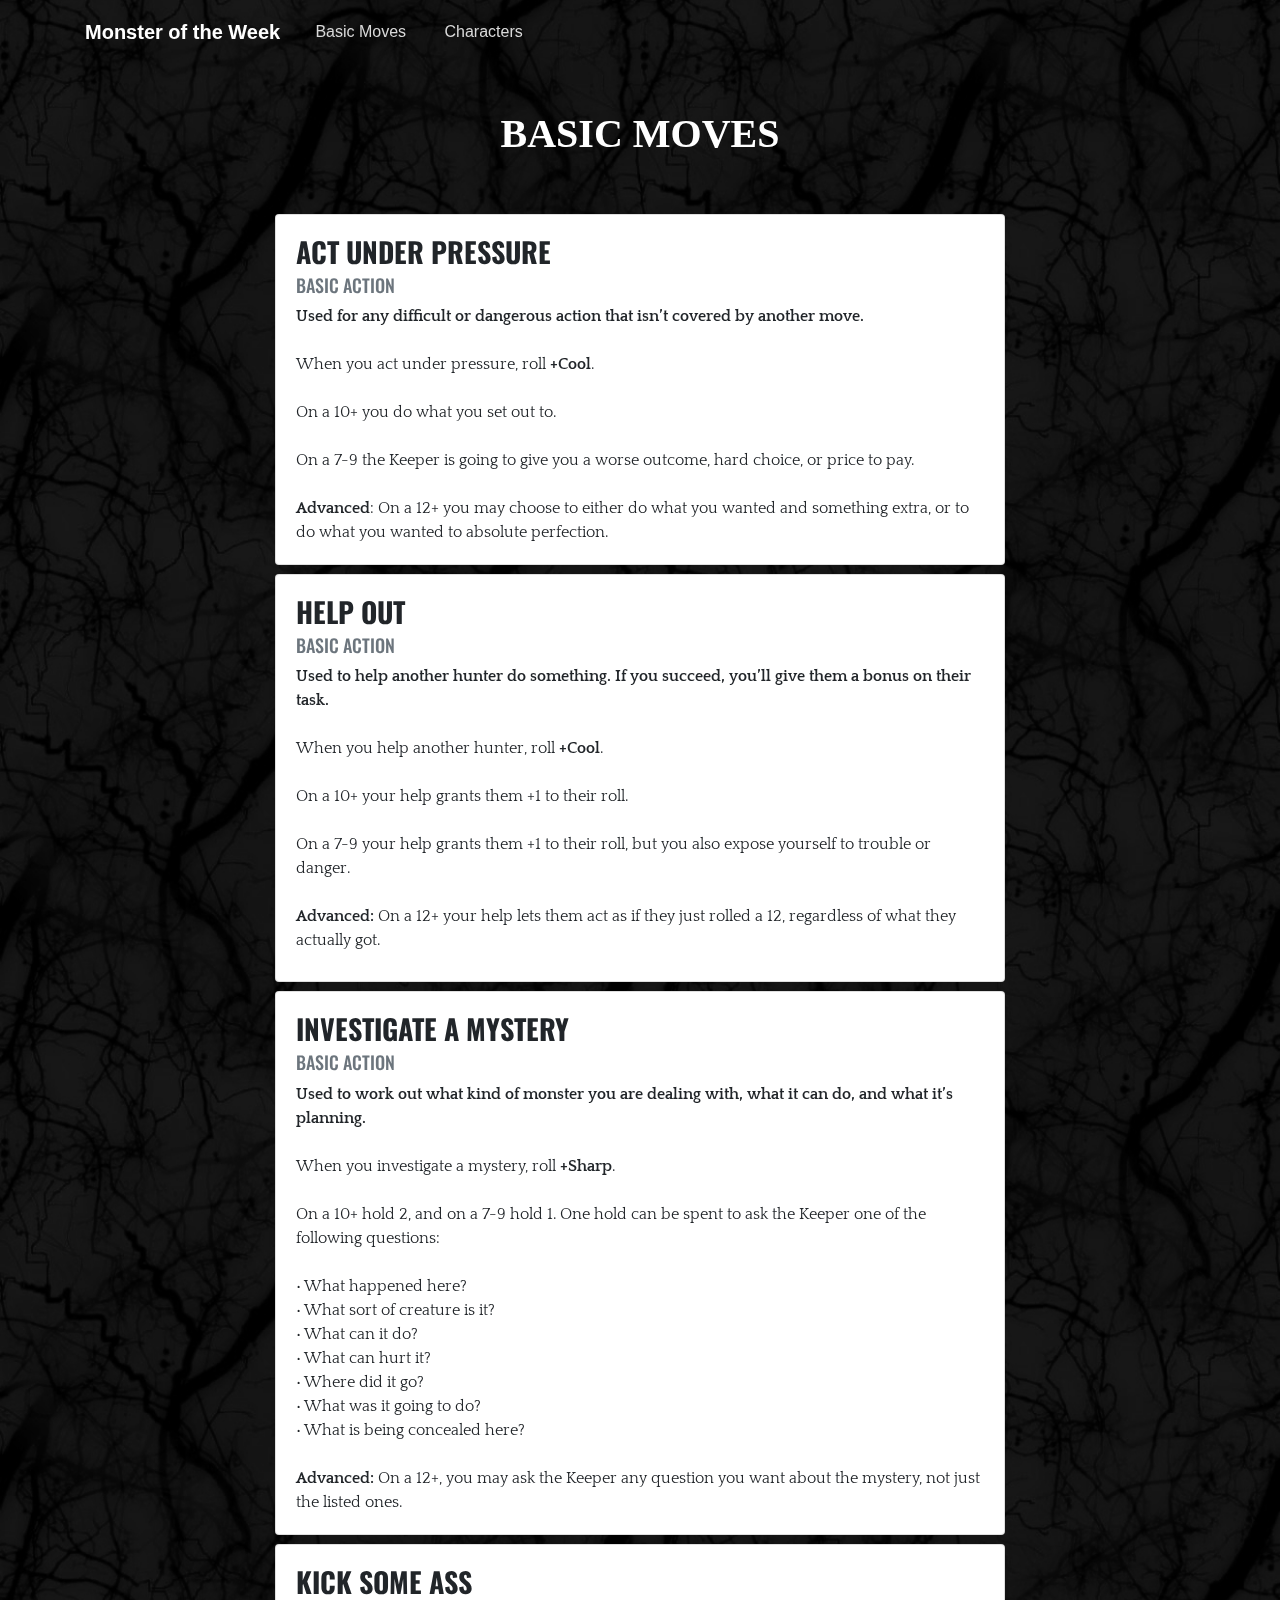
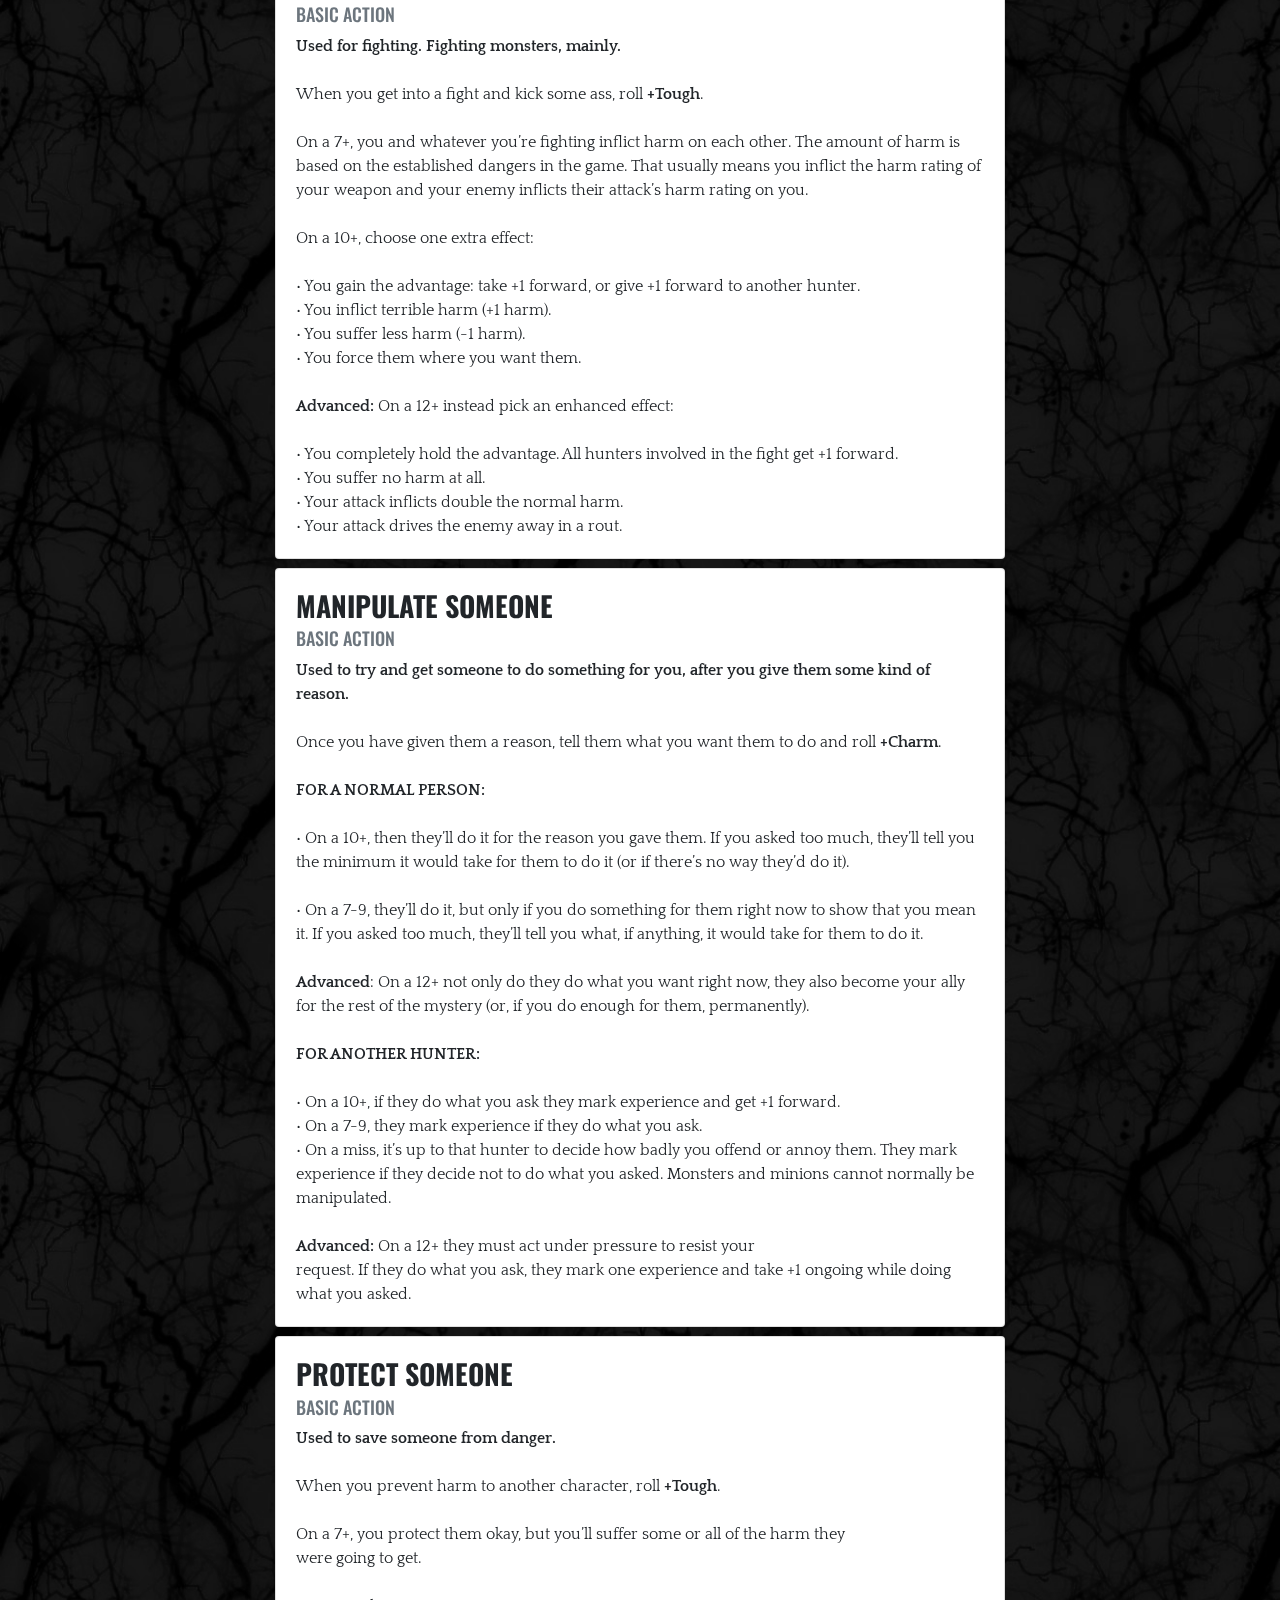
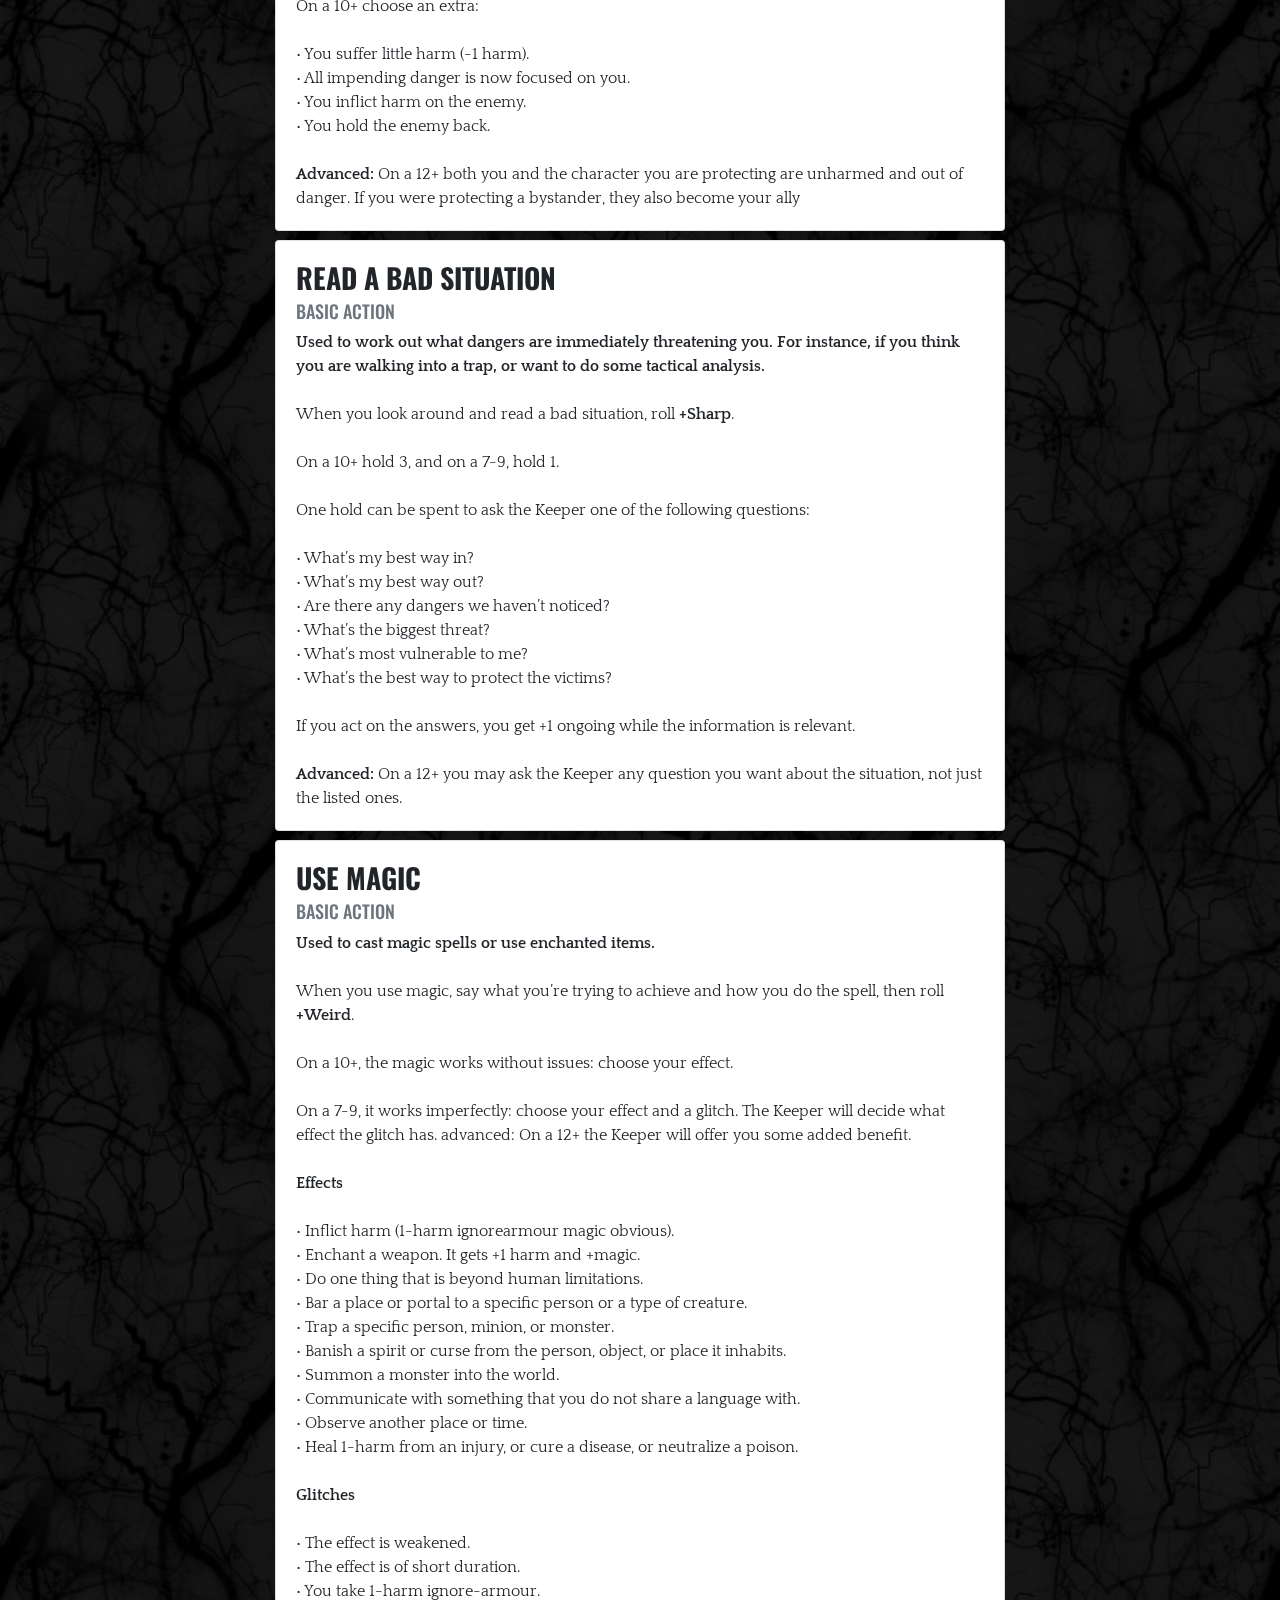
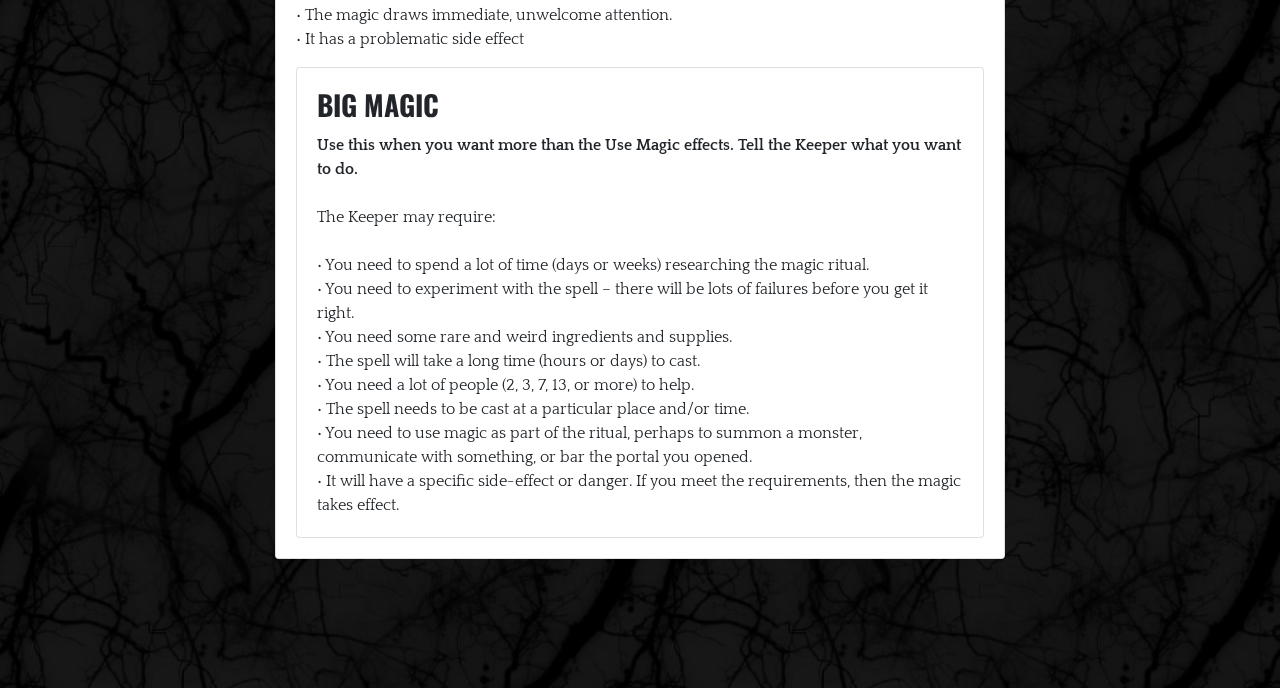
==== index.html @ 0360e519 "Add characters page" ====
<!DOCTYPE html>
<html>

<head>
    <meta charset="utf-8">
    <meta name="viewport" content="width=device-width, initial-scale=1.0, shrink-to-fit=no">
    <title>Monster of the Week</title>
    <link rel="stylesheet" href="https://cdnjs.cloudflare.com/ajax/libs/twitter-bootstrap/4.3.1/css/bootstrap.min.css">
    <link href="https://fonts.googleapis.com/css?family=Oswald|Quattrocento" rel="stylesheet">
    <link rel="stylesheet" href="assets/css/styles.min.css">
    <link rel="stylesheet" href="assets/css/custom.css">
</head>

<body>
    <div>
        <div class="header-dark"
            style="background-image: url(&quot;assets/img/spooky.jpg&quot;);opacity: 1;filter: blur(0px) brightness(100%) contrast(100%) grayscale(0%);margin: 0px;background-size: auto;background-repeat: round;">
            <nav class="navbar navbar-dark navbar-expand-lg navigation-clean-search">
                <div class="container"><a class="navbar-brand" href="#">Monster of the Week</a><button
                        data-toggle="collapse" class="navbar-toggler" data-target="#navcol-1"><span
                            class="sr-only">Toggle navigation</span><span class="navbar-toggler-icon"></span></button>
                    <div class="collapse navbar-collapse" id="navcol-1">
                        <ul class="nav navbar-nav">
                            <li class="nav-item active" role="presentation"><a class="nav-link" href="#">Basic Moves</a>
                            </li>
                            <li class="nav-item" role="presentation"><a class="nav-link"
                                    href="characters.html">Characters</a></li>
                        </ul>
                        <form class="form-inline mr-auto" target="_self">
                            <div class="form-group"><label for="search-field"></label></div>
                        </form><span class="navbar-text"></span>
                    </div>
                </div>
            </nav>
            <div class="container hero">
                <div class="row">
                    <div class="col-md-8 offset-md-2">
                        <h1 class="text-center">Basic Moves</h1>
                        <div class="card" style="padding: 0px;margin: 0 0 1vh 0;">
                            <div class="card-body">
                                <h4 class="card-title">Act Under Pressure</h4>
                                <h6 class="text-muted card-subtitle mb-2">Basic Action</h6>
                                <p class="card-text"><strong>Used for any difficult or dangerous action that isn’t
                                        covered by another move.</strong><br><br>When you act under pressure, roll
                                    <strong>+Cool</strong>.<br><br>On a 10+ you do what you set out to.<br><br>On a 7-9
                                    the
                                    Keeper is going to give you a worse outcome, hard choice, or price to
                                    pay.<br><br><strong>Advanced</strong>: On a 12+ you may choose to either do what you
                                    wanted and something extra, or to do what you wanted to absolute
                                    perfection.<br></p>
                            </div>
                        </div>
                        <div class="card" style="margin: 0 0 1vh 0;">
                            <div class="card-body" style="margin: 0 0 1vh 0;">
                                <h4 class="card-title">Help Out</h4>
                                <h6 class="text-muted card-subtitle mb-2">Basic Action</h6>
                                <p class="card-text"><strong>Used to help another hunter do something. If you succeed,
                                        you’ll give them a bonus on their task.</strong><br><br>When you help another
                                    hunter, roll <strong>+Cool</strong>.<br><br>On a 10+ your help grants them +1 to
                                    their roll.<br><br>On a 7-9 your help grants them +1 to their roll, but you also
                                    expose yourself to trouble or danger.<br><br><strong>Advanced:</strong> On a 12+
                                    your help lets them act as if they just rolled a 12, regardless
                                    of what they actually got.<br></p>
                            </div>
                        </div>
                        <div class="card" style="margin: 0 0 1vh 0;">
                            <div class="card-body">
                                <h4 class="card-title">Investigate a Mystery</h4>
                                <h6 class="text-muted card-subtitle mb-2">Basic Action</h6>
                                <p class="card-text"><strong>Used to work out what kind of monster you are dealing with,
                                        what it can do, and what it’s planning.</strong><br><br>When you investigate a
                                    mystery, roll <strong>+Sharp</strong>. <br><br>On a 10+ hold 2, and on a 7-9
                                    hold 1. One hold can be spent to ask the Keeper one of the following
                                    questions:<br><br>• What happened here?<br>• What sort of creature is it?<br>• What
                                    can it do?<br>• What can hurt it?<br>• Where did it go?<br>• What
                                    was it going to do?<br>• What is being concealed
                                    here?<br><br><strong>Advanced:</strong> On a 12+, you may ask the Keeper any
                                    question you want about the mystery, not just the listed ones.<br></p>
                            </div>
                        </div>
                        <div class="card" style="margin: 0 0 1vh 0;">
                            <div class="card-body">
                                <h4 class="card-title">Kick Some Ass</h4>
                                <h6 class="text-muted card-subtitle mb-2">Basic Action</h6>
                                <p class="card-text"><strong>Used for fighting. Fighting monsters,
                                        mainly.</strong><br><br>When you get into a fight and kick some ass, roll
                                    <strong>+Tough</strong>.<br><br>On a 7+, you and whatever you’re fighting inflict
                                    harm on each other. The
                                    amount of harm is based on the established dangers in the game. That usually means
                                    you inflict the harm rating of your weapon and your enemy inflicts their attack’s
                                    harm rating on you.<br><br>On a 10+, choose one extra
                                    effect:<br><br>• You gain the advantage: take +1 forward, or give +1 forward to
                                    another hunter.<br>• You inflict terrible harm (+1 harm).<br>• You suffer less harm
                                    (-1 harm).<br>• You force them where you want them.
                                    <br><br><strong>Advanced:</strong> On a 12+ instead pick an enhanced
                                    effect:<br><br>• You completely hold the advantage. All hunters involved in the
                                    fight get +1 forward.<br>• You suffer no harm at all.<br>• Your attack inflicts
                                    double the normal harm.<br>•
                                    Your attack drives the enemy away in a rout.<br></p>
                            </div>
                        </div>
                        <div class="card" style="margin: 0 0 1vh 0;">
                            <div class="card-body">
                                <h4 class="card-title">Manipulate Someone</h4>
                                <h6 class="text-muted card-subtitle mb-2">Basic Action</h6>
                                <p class="card-text"><strong>Used to try and get someone to do something for you, after
                                        you give them some kind of reason.</strong><br><br>Once you have given them a
                                    reason, tell them what you want them to do and roll
                                    <strong>+Charm</strong>.<br><br><strong>FOR A NORMAL PERSON:</strong><br><br>•
                                    On a 10+, then they’ll do it for the reason you gave them. If you asked too much,
                                    they’ll tell you the minimum it would take for them to do it (or if there’s no way
                                    they’d do it).<br><br>• On a 7-9, they’ll do it, but only
                                    if you do something for them right now to show that you mean it. If you asked too
                                    much, they’ll tell you what, if anything, it would take for them to do
                                    it.<br><br><strong>Advanced</strong>: On a 12+ not only do they do
                                    what you want right now, they also become your ally for the rest of the mystery (or,
                                    if you do enough for them, permanently).<br><br><strong>FOR ANOTHER
                                        HUNTER:</strong><br><br>• On a 10+, if they do what you ask they mark
                                    experience and get +1 forward.<br>• On a 7-9, they mark experience if they do what
                                    you ask.<br>• On a miss, it’s up to that hunter to decide how badly you offend or
                                    annoy them. They mark experience if they decide not to
                                    do what you asked. Monsters and minions cannot normally be
                                    manipulated.<br><br><strong>Advanced:</strong> On a 12+ they must act under pressure
                                    to resist your<br>request. If they do what you ask, they mark one experience
                                    and take +1 ongoing while doing what you asked. <br></p>
                            </div>
                        </div>
                        <div class="card" style="margin: 0 0 1vh 0;">
                            <div class="card-body">
                                <h4 class="card-title">Protect Someone</h4>
                                <h6 class="text-muted card-subtitle mb-2">Basic Action</h6>
                                <p class="card-text"><strong>Used to save someone from danger.</strong><br><br>When you
                                    prevent harm to another character, roll <strong>+Tough</strong>.<br><br>On a 7+, you
                                    protect them okay, but you’ll suffer some or all of the harm they<br>were
                                    going to get.<br><br>On a 10+ choose an extra:<br><br>• You suffer little harm (-1
                                    harm).<br>• All impending danger is now focused on you.<br>• You inflict harm on the
                                    enemy.<br>• You hold the enemy back.<br><br><strong>Advanced:</strong> On a 12+ both
                                    you and the character you are protecting are unharmed and out of danger. If you were
                                    protecting a bystander, they also become your ally<br></p>
                            </div>
                        </div>
                        <div class="card" style="margin: 0 0 1vh 0;">
                            <div class="card-body">
                                <h4 class="card-title">Read a Bad Situation</h4>
                                <h6 class="text-muted card-subtitle mb-2">Basic Action</h6>
                                <p class="card-text"><strong>Used to work out what dangers are immediately threatening
                                        you. For instance, if you think you are walking into a trap, or want to do some
                                        tactical analysis.</strong><br><br>When you look around and read a bad
                                    situation,
                                    roll <strong>+Sharp</strong>.<br><br>On a 10+ hold 3, and on a 7-9, hold
                                    1.<br><br>One hold can be spent to ask the Keeper one of the following
                                    questions:<br><br>• What’s my best way in?<br>• What’s my best way out?<br>•
                                    Are there any dangers we haven’t noticed?<br>• What’s the biggest threat?<br>•
                                    What’s most vulnerable to me?<br>• What’s the best way to protect the
                                    victims?<br><br>If you act on the answers, you get +1 ongoing while the
                                    information is relevant.<br><br><strong>Advanced:</strong> On a 12+ you may ask the
                                    Keeper any question you want about the situation, not just the listed ones.<br></p>
                            </div>
                        </div>
                        <div class="card" style="margin: 0 0 1vh 0;">
                            <div class="card-body">
                                <h4 class="card-title">Use Magic</h4>
                                <h6 class="text-muted card-subtitle mb-2">Basic Action</h6>
                                <p class="card-text"><strong>Used to cast magic spells or use enchanted
                                        items.</strong><br><br>When you use magic, say what you’re trying to achieve and
                                    how you do the spell, then roll <strong>+Weird</strong>.<br><br>On a 10+, the magic
                                    works without
                                    issues: choose your effect.<br><br>On a 7-9, it works imperfectly: choose your
                                    effect and a glitch. The Keeper will decide what effect the glitch has. advanced: On
                                    a 12+ the Keeper will offer you some added
                                    benefit.<br><br><strong>Effects</strong><br><br>•
                                    Inflict harm (1-harm ignorearmour magic obvious).<br>• Enchant a weapon. It gets +1
                                    harm and +magic.<br>• Do one thing that is beyond human limitations.<br>• Bar a
                                    place or portal to a specific person or a type of creature.<br>•
                                    Trap a specific person, minion, or monster.<br>• Banish a spirit or curse from the
                                    person, object, or place it inhabits.<br>• Summon a monster into the world.<br>•
                                    Communicate with something that you do not share a language
                                    with.<br>• Observe another place or time.<br>• Heal 1-harm from an injury, or cure a
                                    disease, or neutralize a poison.<br><br><strong>Glitches</strong><br><br>• The
                                    effect is weakened.<br>• The effect is of short duration.<br>•
                                    You take 1-harm ignore-armour.<br>• The magic draws immediate, unwelcome
                                    attention.<br>• It has a problematic side effect<br></p>
                                <div class="card">
                                    <div class="card-body">
                                        <h4 class="card-title">Big Magic</h4>
                                        <p class="card-text"><strong>Use this when you want more than the Use Magic
                                                effects. Tell the Keeper what you want to do.</strong><br><br>The Keeper
                                            may require:<br><br>• You need to spend a lot of time (days or weeks)
                                            researching the magic
                                            ritual.<br>• You need to experiment with the spell – there will be lots of
                                            failures before you get it right.<br>• You need some rare and weird
                                            ingredients and supplies.<br>• The spell will take a long time (hours
                                            or days) to cast.<br>• You need a lot of people (2, 3, 7, 13, or more) to
                                            help.<br>• The spell needs to be cast at a particular place and/or
                                            time.<br>• You need to use magic as part of the ritual, perhaps to summon
                                            a monster, communicate with something, or bar the portal you opened.<br>• It
                                            will have a specific side-effect or danger. If you meet the requirements,
                                            then the magic takes effect.<br></p>
                                    </div>
                                </div>
                            </div>
                        </div>
                    </div>
                </div>
            </div>
        </div>
    </div>
    <script src="https://cdnjs.cloudflare.com/ajax/libs/jquery/3.4.1/jquery.min.js"></script>
    <script src="https://cdnjs.cloudflare.com/ajax/libs/twitter-bootstrap/4.3.1/js/bootstrap.bundle.min.js"></script>
</body>

</html>
---- assets/css/styles.min.css ----
.header-dark{background:url(../../assets/img/mountain_bg.jpg) #444;background-size:cover;padding-bottom:80px}.header-dark .navbar{background:0 0;color:#fff;border-radius:0;box-shadow:none;border:none}@media (min-width:768px){.header-dark{padding-bottom:120px}.header-dark .navbar{padding-top:.75rem;padding-bottom:.75rem}}.header-dark .navbar .navbar-brand{font-weight:700;color:inherit}.header-dark .navbar .navbar-brand:hover{color:#f0f0f0}.header-dark .navbar .navbar-collapse span{margin-top:5px}.header-dark .navbar .navbar-collapse span .login{color:#d9d9d9;margin-right:.5rem;text-decoration:none}.header-dark .navbar .navbar-collapse span .login:hover{color:#fff}.header-dark .navbar .navbar-toggler{border-color:#747474;color:#eee}.header-dark .navbar .navbar-toggler:hover,.header-dark .navbar-toggler:focus{background:0 0}.header-dark .navbar .form-inline,.header-dark .navbar .navbar-collapse{border-color:#636363}@media (min-width:992px){.header-dark .navbar.navbar .navbar-nav .nav-link{padding-left:1.2rem;padding-right:1.2rem}}.header-dark .navbar.navbar-dark .navbar-nav .nav-link{color:#d9d9d9}.header-dark .navbar.navbar-dark .navbar-nav .nav-link:focus,.header-dark .navbar.navbar-dark .navbar-nav .nav-link:hover{color:#fcfeff!important;background-color:transparent}.header-dark .navbar .navbar-nav>li>.dropdown-menu{margin-top:-5px;box-shadow:0 4px 8px rgba(0,0,0,.1);background-color:#fff;border-radius:2px}.header-dark .navbar .dropdown-menu .dropdown-item,.header-dark .navbar .dropdown-menu .dropdown-item:focus{line-height:2;font-size:14px;color:#37434d}.header-dark .navbar .dropdown-menu .drodown-item:hover,.header-dark .navbar .dropdown-menu .dropdown-item:focus{background:#ebeff1}.header-dark .navbar .action-button,.header-dark .navbar .action-button:active{background:#208f8f;border-radius:20px;font-size:inherit;color:#fff;box-shadow:none;border:none;text-shadow:none;padding:.5rem .8rem;transition:background-color .25s}.header-dark .navbar .action-button:hover{background:#269d9d}.header-dark .navbar .form-inline label{color:#ccc}.header-dark .navbar .form-inline .search-field{display:inline-block;width:80%;background:0 0;border:none;border-bottom:1px solid transparent;border-radius:0;box-shadow:none;color:inherit;transition:border-bottom-color .3s}.header-dark .navbar .form-inline .search-field:focus{border-bottom:1px solid #ccc}.header-dark .hero{margin-top:60px}.header-dark .hero h1{color:#fff;font-family:Bitter,serif;font-size:40px;margin-top:20px;margin-bottom:80px}@media (min-width:768px){.header-dark .hero{margin-top:20px}.header-dark .hero h1{margin-bottom:50px;line-height:1.5}}.header-dark .hero .embed-responsive iframe{background-color:#666}
---- assets/css/custom.css ----
body {
  background: url('/assets/img/motw-bg.jpg') no-repeat center center fixed;
  -webkit-background-size: cover;
  -moz-background-size: cover;
  background-size: cover;
  -o-background-size: cover;
}

a.active {
  color: #fff;
}

p {
  font-family: 'Quattrocento', Serif;
  font-size: 16px;
}

h1,
h2,
h3,
h4,
h5 {
  font-family: 'Oswald', Sans-Serif;
  font-size: 28px;
  text-transform: uppercase;
  font-weight: 700;
}

h6 {
  font-family: 'Oswald', Sans-Serif;
  font-size: 18px;
  margin-bottom: 0.5vh;
  text-transform: uppercase;
}
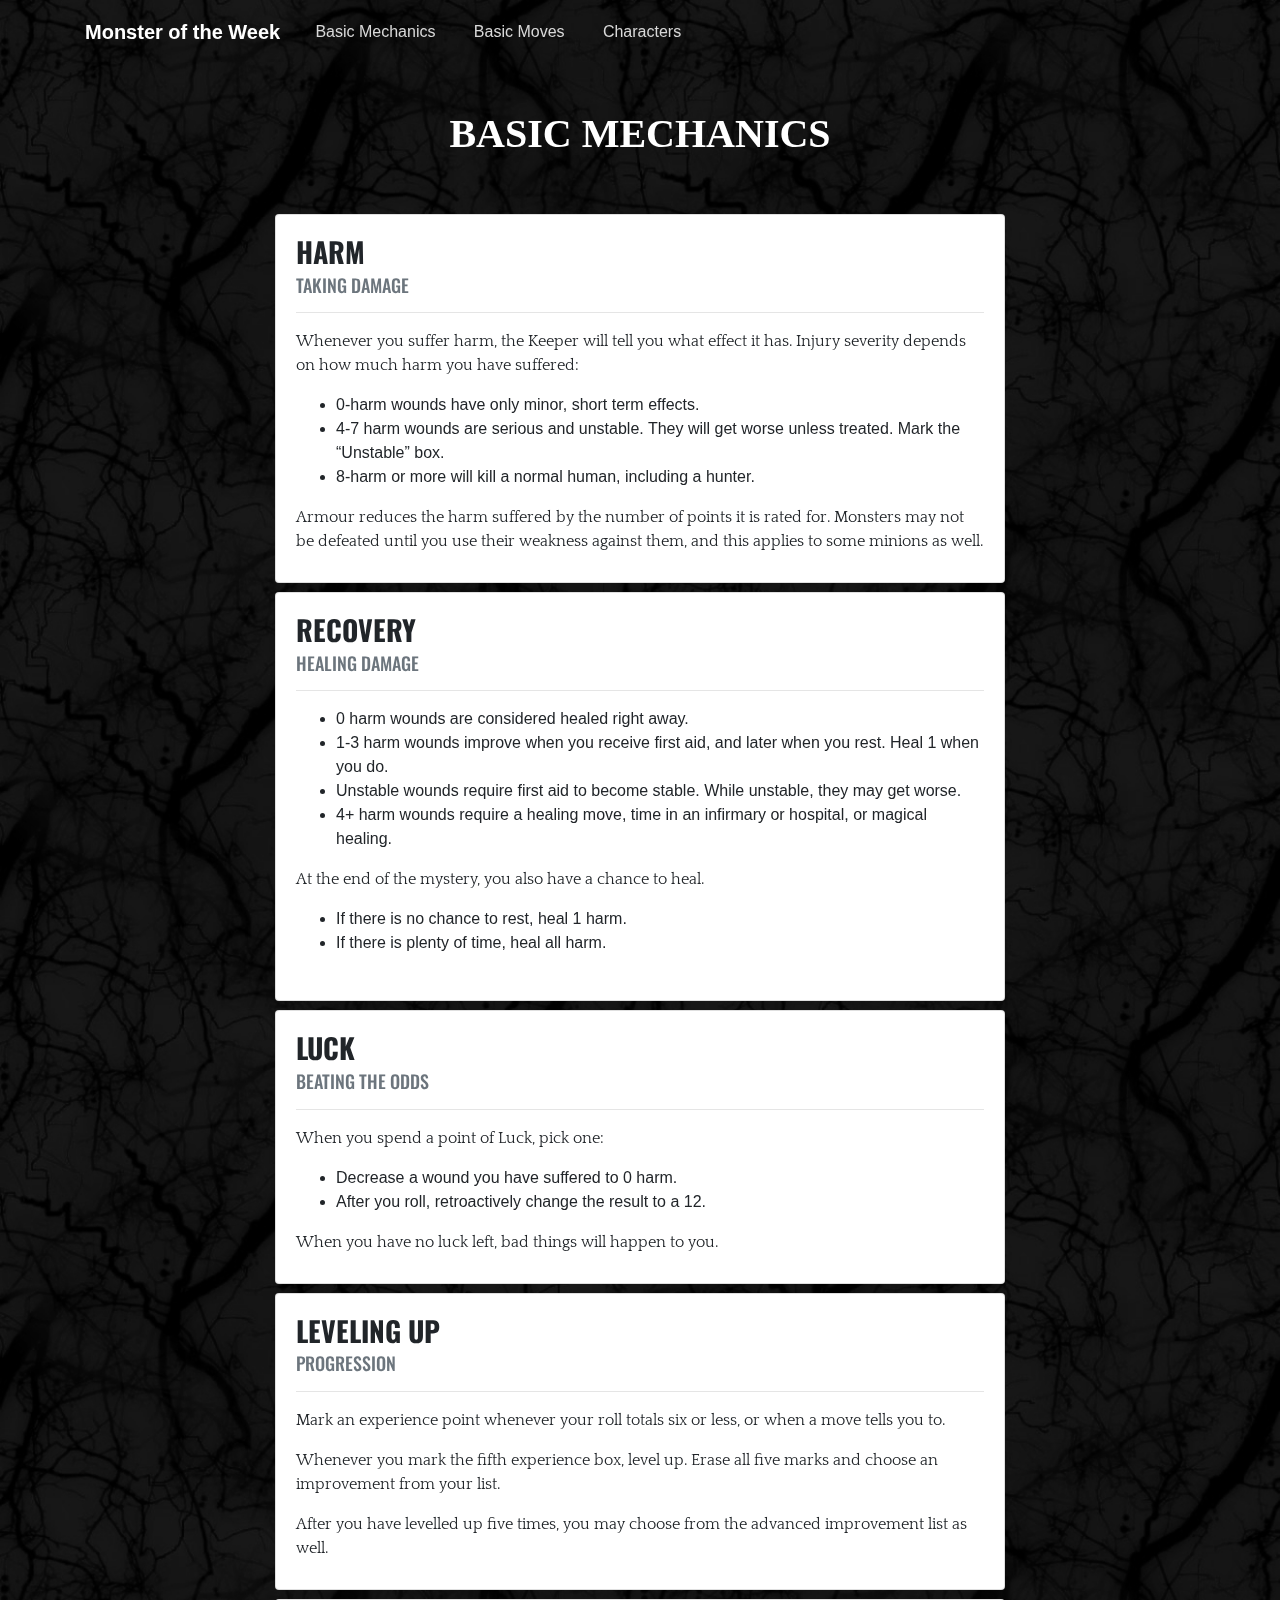
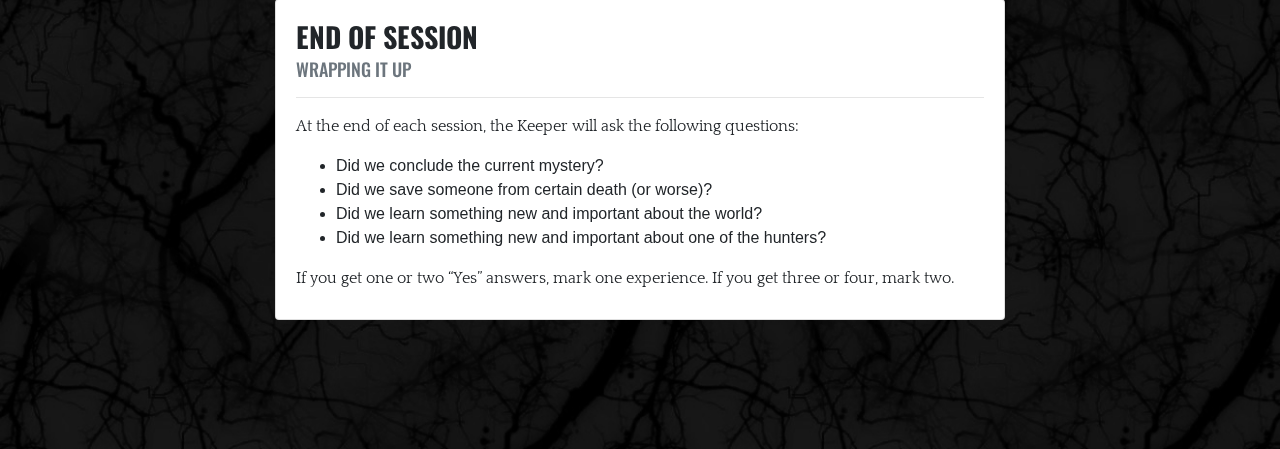
==== commit d93e8f1a: "Refactor and add Basic Mechanics" ====
--- a/index.html
+++ b/index.html
@@ -4,11 +4,12 @@
 <head>
     <meta charset="utf-8">
     <meta name="viewport" content="width=device-width, initial-scale=1.0, shrink-to-fit=no">
-    <title>Monster of the Week</title>
+    <title>MOTW | Basic Mechanics</title>
     <link rel="stylesheet" href="https://cdnjs.cloudflare.com/ajax/libs/twitter-bootstrap/4.3.1/css/bootstrap.min.css">
     <link href="https://fonts.googleapis.com/css?family=Oswald|Quattrocento" rel="stylesheet">
     <link rel="stylesheet" href="assets/css/styles.min.css">
     <link rel="stylesheet" href="assets/css/custom.css">
+    <link rel="icon" href="favicon-16x16.png">
 </head>
 
 <body>
@@ -21,7 +22,11 @@
                             class="sr-only">Toggle navigation</span><span class="navbar-toggler-icon"></span></button>
                     <div class="collapse navbar-collapse" id="navcol-1">
                         <ul class="nav navbar-nav">
-                            <li class="nav-item active" role="presentation"><a class="nav-link" href="#">Basic Moves</a>
+                            <li class="nav-item active" role="presentation"><a class="nav-link" href="index.html">Basic
+                                    Mechanics</a>
+                            </li>
+                            <li class="nav-item" role="presentation"><a class="nav-link" href="basicmoves.html">Basic
+                                    Moves</a>
                             </li>
                             <li class="nav-item" role="presentation"><a class="nav-link"
                                     href="characters.html">Characters</a></li>
@@ -35,171 +40,122 @@
             <div class="container hero">
                 <div class="row">
                     <div class="col-md-8 offset-md-2">
-                        <h1 class="text-center">Basic Moves</h1>
-                        <div class="card" style="padding: 0px;margin: 0 0 1vh 0;">
-                            <div class="card-body">
-                                <h4 class="card-title">Act Under Pressure</h4>
-                                <h6 class="text-muted card-subtitle mb-2">Basic Action</h6>
-                                <p class="card-text"><strong>Used for any difficult or dangerous action that isn’t
-                                        covered by another move.</strong><br><br>When you act under pressure, roll
-                                    <strong>+Cool</strong>.<br><br>On a 10+ you do what you set out to.<br><br>On a 7-9
-                                    the
-                                    Keeper is going to give you a worse outcome, hard choice, or price to
-                                    pay.<br><br><strong>Advanced</strong>: On a 12+ you may choose to either do what you
-                                    wanted and something extra, or to do what you wanted to absolute
-                                    perfection.<br></p>
+                        <h1 class="text-center">Basic Mechanics</h1>
+                        <div class="card" style="margin: 0 0 1vh 0;">
+                            <div class="card-body" style="margin: 0 0 1vh 0;">
+                                <h4 class="card-title">Harm</h4>
+                                <h6 class="text-muted card-subtitle mb-2">Taking Damage</h6>
+                                <hr>
+                                <p class="card-text">
+                                    Whenever you suffer harm, the Keeper
+                                    will tell you what effect it has.
+                                    Injury severity depends on how much
+                                    harm you have suffered:
+                                    <ul>
+                                        <li>0-harm wounds have only minor, short term effects.</li>
+                                        <li>4-7 harm wounds are serious and unstable. They will get worse unless
+                                            treated. Mark the “Unstable” box.</li>
+                                        <li>8-harm or more will kill a normal human, including a hunter.</li>
+                                    </ul>
+                                </p>
+                                <p class="card-text">
+                                    Armour reduces the harm suffered by
+                                    the number of points it is rated for.
+                                    Monsters may not be defeated until
+                                    you use their weakness against them,
+                                    and this applies to some minions as well.
+                                </p>
                             </div>
                         </div>
                         <div class="card" style="margin: 0 0 1vh 0;">
                             <div class="card-body" style="margin: 0 0 1vh 0;">
-                                <h4 class="card-title">Help Out</h4>
-                                <h6 class="text-muted card-subtitle mb-2">Basic Action</h6>
-                                <p class="card-text"><strong>Used to help another hunter do something. If you succeed,
-                                        you’ll give them a bonus on their task.</strong><br><br>When you help another
-                                    hunter, roll <strong>+Cool</strong>.<br><br>On a 10+ your help grants them +1 to
-                                    their roll.<br><br>On a 7-9 your help grants them +1 to their roll, but you also
-                                    expose yourself to trouble or danger.<br><br><strong>Advanced:</strong> On a 12+
-                                    your help lets them act as if they just rolled a 12, regardless
-                                    of what they actually got.<br></p>
+                                <h4 class="card-title">Recovery</h4>
+                                <h6 class="text-muted card-subtitle mb-2">Healing Damage</h6>
+                                <hr>
+                                <p class="card-text">
+                                    <ul>
+                                        <li>0 harm wounds are considered healed right away.</li>
+                                        <li>1-3 harm wounds improve when you receive first aid, and later when you rest.
+                                            Heal 1 when you do.</li>
+                                        <li>Unstable wounds require first aid to become stable. While unstable, they may
+                                            get worse.</li>
+                                        <li>4+ harm wounds require a healing move, time in an infirmary or hospital, or
+                                            magical healing.</li>
+                                    </ul>
+                                </p>
+                                <p class="card-text">
+                                    At the end of the mystery, you also have a chance to heal.
+                                    <ul>
+                                        <li>If there is no chance to rest, heal 1 harm.</li>
+                                        <li>If there is plenty of time, heal all harm.</li>
+                                    </ul>
+                                </p>
                             </div>
                         </div>
                         <div class="card" style="margin: 0 0 1vh 0;">
-                            <div class="card-body">
-                                <h4 class="card-title">Investigate a Mystery</h4>
-                                <h6 class="text-muted card-subtitle mb-2">Basic Action</h6>
-                                <p class="card-text"><strong>Used to work out what kind of monster you are dealing with,
-                                        what it can do, and what it’s planning.</strong><br><br>When you investigate a
-                                    mystery, roll <strong>+Sharp</strong>. <br><br>On a 10+ hold 2, and on a 7-9
-                                    hold 1. One hold can be spent to ask the Keeper one of the following
-                                    questions:<br><br>• What happened here?<br>• What sort of creature is it?<br>• What
-                                    can it do?<br>• What can hurt it?<br>• Where did it go?<br>• What
-                                    was it going to do?<br>• What is being concealed
-                                    here?<br><br><strong>Advanced:</strong> On a 12+, you may ask the Keeper any
-                                    question you want about the mystery, not just the listed ones.<br></p>
+                            <div class="card-body" style="margin: 0 0 1vh 0;">
+                                <h4 class="card-title">Luck</h4>
+                                <h6 class="text-muted card-subtitle mb-2">Beating the Odds</h6>
+                                <hr>
+                                <p class="card-text">
+                                    When you spend a point of Luck, pick one:
+                                    <ul>
+                                        <li>Decrease a wound you have suffered to 0 harm.</li>
+                                        <li>After you roll, retroactively change the result to a 12.</li>
+                                    </ul>
+                                </p>
+                                <p class="card-text">
+                                    When you have no luck left, bad things will happen to you.
+                                </p>
                             </div>
                         </div>
                         <div class="card" style="margin: 0 0 1vh 0;">
-                            <div class="card-body">
-                                <h4 class="card-title">Kick Some Ass</h4>
-                                <h6 class="text-muted card-subtitle mb-2">Basic Action</h6>
-                                <p class="card-text"><strong>Used for fighting. Fighting monsters,
-                                        mainly.</strong><br><br>When you get into a fight and kick some ass, roll
-                                    <strong>+Tough</strong>.<br><br>On a 7+, you and whatever you’re fighting inflict
-                                    harm on each other. The
-                                    amount of harm is based on the established dangers in the game. That usually means
-                                    you inflict the harm rating of your weapon and your enemy inflicts their attack’s
-                                    harm rating on you.<br><br>On a 10+, choose one extra
-                                    effect:<br><br>• You gain the advantage: take +1 forward, or give +1 forward to
-                                    another hunter.<br>• You inflict terrible harm (+1 harm).<br>• You suffer less harm
-                                    (-1 harm).<br>• You force them where you want them.
-                                    <br><br><strong>Advanced:</strong> On a 12+ instead pick an enhanced
-                                    effect:<br><br>• You completely hold the advantage. All hunters involved in the
-                                    fight get +1 forward.<br>• You suffer no harm at all.<br>• Your attack inflicts
-                                    double the normal harm.<br>•
-                                    Your attack drives the enemy away in a rout.<br></p>
+                            <div class="card-body" style="margin: 0 0 1vh 0;">
+                                <h4 class="card-title">Leveling Up</h4>
+                                <h6 class="text-muted card-subtitle mb-2">Progression</h6>
+                                <hr>
+                                <p class="card-text">
+                                    Mark an experience point whenever
+                                    your roll totals six or less, or when a
+                                    move tells you to.
+                                </p>
+                                <p class="card-text">
+                                    Whenever you mark the fifth experience box, level up. Erase all five marks
+                                    and choose an improvement from your
+                                    list.
+                                </p>
+                                <p class="card-text">
+
+                                    After you have levelled up five times,
+                                    you may choose from the advanced
+                                    improvement list as well.
+                                </p>
                             </div>
                         </div>
+
                         <div class="card" style="margin: 0 0 1vh 0;">
-                            <div class="card-body">
-                                <h4 class="card-title">Manipulate Someone</h4>
-                                <h6 class="text-muted card-subtitle mb-2">Basic Action</h6>
-                                <p class="card-text"><strong>Used to try and get someone to do something for you, after
-                                        you give them some kind of reason.</strong><br><br>Once you have given them a
-                                    reason, tell them what you want them to do and roll
-                                    <strong>+Charm</strong>.<br><br><strong>FOR A NORMAL PERSON:</strong><br><br>•
-                                    On a 10+, then they’ll do it for the reason you gave them. If you asked too much,
-                                    they’ll tell you the minimum it would take for them to do it (or if there’s no way
-                                    they’d do it).<br><br>• On a 7-9, they’ll do it, but only
-                                    if you do something for them right now to show that you mean it. If you asked too
-                                    much, they’ll tell you what, if anything, it would take for them to do
-                                    it.<br><br><strong>Advanced</strong>: On a 12+ not only do they do
-                                    what you want right now, they also become your ally for the rest of the mystery (or,
-                                    if you do enough for them, permanently).<br><br><strong>FOR ANOTHER
-                                        HUNTER:</strong><br><br>• On a 10+, if they do what you ask they mark
-                                    experience and get +1 forward.<br>• On a 7-9, they mark experience if they do what
-                                    you ask.<br>• On a miss, it’s up to that hunter to decide how badly you offend or
-                                    annoy them. They mark experience if they decide not to
-                                    do what you asked. Monsters and minions cannot normally be
-                                    manipulated.<br><br><strong>Advanced:</strong> On a 12+ they must act under pressure
-                                    to resist your<br>request. If they do what you ask, they mark one experience
-                                    and take +1 ongoing while doing what you asked. <br></p>
+                            <div class="card-body" style="margin: 0 0 1vh 0;">
+                                <h4 class="card-title">End of Session</h4>
+                                <h6 class="text-muted card-subtitle mb-2">Wrapping It Up</h6>
+                                <hr>
+                                <p class="card-text">
+                                    At the end of each session, the Keeper
+                                    will ask the following questions:
+                                    <ul>
+                                        <li>Did we conclude the current mystery?</li>
+                                        <li>Did we save someone from certain death (or worse)?</li>
+                                        <li>Did we learn something new and important about the world?</li>
+                                        <li>Did we learn something new and important about one of the hunters?</li>
+                                    </ul>
+                                </p>
+                                <p class="card-text">
+                                    If you get one or two “Yes” answers,
+                                    mark one experience. If you get three or
+                                    four, mark two.
+                                </p>
                             </div>
                         </div>
-                        <div class="card" style="margin: 0 0 1vh 0;">
-                            <div class="card-body">
-                                <h4 class="card-title">Protect Someone</h4>
-                                <h6 class="text-muted card-subtitle mb-2">Basic Action</h6>
-                                <p class="card-text"><strong>Used to save someone from danger.</strong><br><br>When you
-                                    prevent harm to another character, roll <strong>+Tough</strong>.<br><br>On a 7+, you
-                                    protect them okay, but you’ll suffer some or all of the harm they<br>were
-                                    going to get.<br><br>On a 10+ choose an extra:<br><br>• You suffer little harm (-1
-                                    harm).<br>• All impending danger is now focused on you.<br>• You inflict harm on the
-                                    enemy.<br>• You hold the enemy back.<br><br><strong>Advanced:</strong> On a 12+ both
-                                    you and the character you are protecting are unharmed and out of danger. If you were
-                                    protecting a bystander, they also become your ally<br></p>
-                            </div>
-                        </div>
-                        <div class="card" style="margin: 0 0 1vh 0;">
-                            <div class="card-body">
-                                <h4 class="card-title">Read a Bad Situation</h4>
-                                <h6 class="text-muted card-subtitle mb-2">Basic Action</h6>
-                                <p class="card-text"><strong>Used to work out what dangers are immediately threatening
-                                        you. For instance, if you think you are walking into a trap, or want to do some
-                                        tactical analysis.</strong><br><br>When you look around and read a bad
-                                    situation,
-                                    roll <strong>+Sharp</strong>.<br><br>On a 10+ hold 3, and on a 7-9, hold
-                                    1.<br><br>One hold can be spent to ask the Keeper one of the following
-                                    questions:<br><br>• What’s my best way in?<br>• What’s my best way out?<br>•
-                                    Are there any dangers we haven’t noticed?<br>• What’s the biggest threat?<br>•
-                                    What’s most vulnerable to me?<br>• What’s the best way to protect the
-                                    victims?<br><br>If you act on the answers, you get +1 ongoing while the
-                                    information is relevant.<br><br><strong>Advanced:</strong> On a 12+ you may ask the
-                                    Keeper any question you want about the situation, not just the listed ones.<br></p>
-                            </div>
-                        </div>
-                        <div class="card" style="margin: 0 0 1vh 0;">
-                            <div class="card-body">
-                                <h4 class="card-title">Use Magic</h4>
-                                <h6 class="text-muted card-subtitle mb-2">Basic Action</h6>
-                                <p class="card-text"><strong>Used to cast magic spells or use enchanted
-                                        items.</strong><br><br>When you use magic, say what you’re trying to achieve and
-                                    how you do the spell, then roll <strong>+Weird</strong>.<br><br>On a 10+, the magic
-                                    works without
-                                    issues: choose your effect.<br><br>On a 7-9, it works imperfectly: choose your
-                                    effect and a glitch. The Keeper will decide what effect the glitch has. advanced: On
-                                    a 12+ the Keeper will offer you some added
-                                    benefit.<br><br><strong>Effects</strong><br><br>•
-                                    Inflict harm (1-harm ignorearmour magic obvious).<br>• Enchant a weapon. It gets +1
-                                    harm and +magic.<br>• Do one thing that is beyond human limitations.<br>• Bar a
-                                    place or portal to a specific person or a type of creature.<br>•
-                                    Trap a specific person, minion, or monster.<br>• Banish a spirit or curse from the
-                                    person, object, or place it inhabits.<br>• Summon a monster into the world.<br>•
-                                    Communicate with something that you do not share a language
-                                    with.<br>• Observe another place or time.<br>• Heal 1-harm from an injury, or cure a
-                                    disease, or neutralize a poison.<br><br><strong>Glitches</strong><br><br>• The
-                                    effect is weakened.<br>• The effect is of short duration.<br>•
-                                    You take 1-harm ignore-armour.<br>• The magic draws immediate, unwelcome
-                                    attention.<br>• It has a problematic side effect<br></p>
-                                <div class="card">
-                                    <div class="card-body">
-                                        <h4 class="card-title">Big Magic</h4>
-                                        <p class="card-text"><strong>Use this when you want more than the Use Magic
-                                                effects. Tell the Keeper what you want to do.</strong><br><br>The Keeper
-                                            may require:<br><br>• You need to spend a lot of time (days or weeks)
-                                            researching the magic
-                                            ritual.<br>• You need to experiment with the spell – there will be lots of
-                                            failures before you get it right.<br>• You need some rare and weird
-                                            ingredients and supplies.<br>• The spell will take a long time (hours
-                                            or days) to cast.<br>• You need a lot of people (2, 3, 7, 13, or more) to
-                                            help.<br>• The spell needs to be cast at a particular place and/or
-                                            time.<br>• You need to use magic as part of the ritual, perhaps to summon
-                                            a monster, communicate with something, or bar the portal you opened.<br>• It
-                                            will have a specific side-effect or danger. If you meet the requirements,
-                                            then the magic takes effect.<br></p>
-                                    </div>
-                                </div>
-                            </div>
-                        </div>
+
                     </div>
                 </div>
             </div>
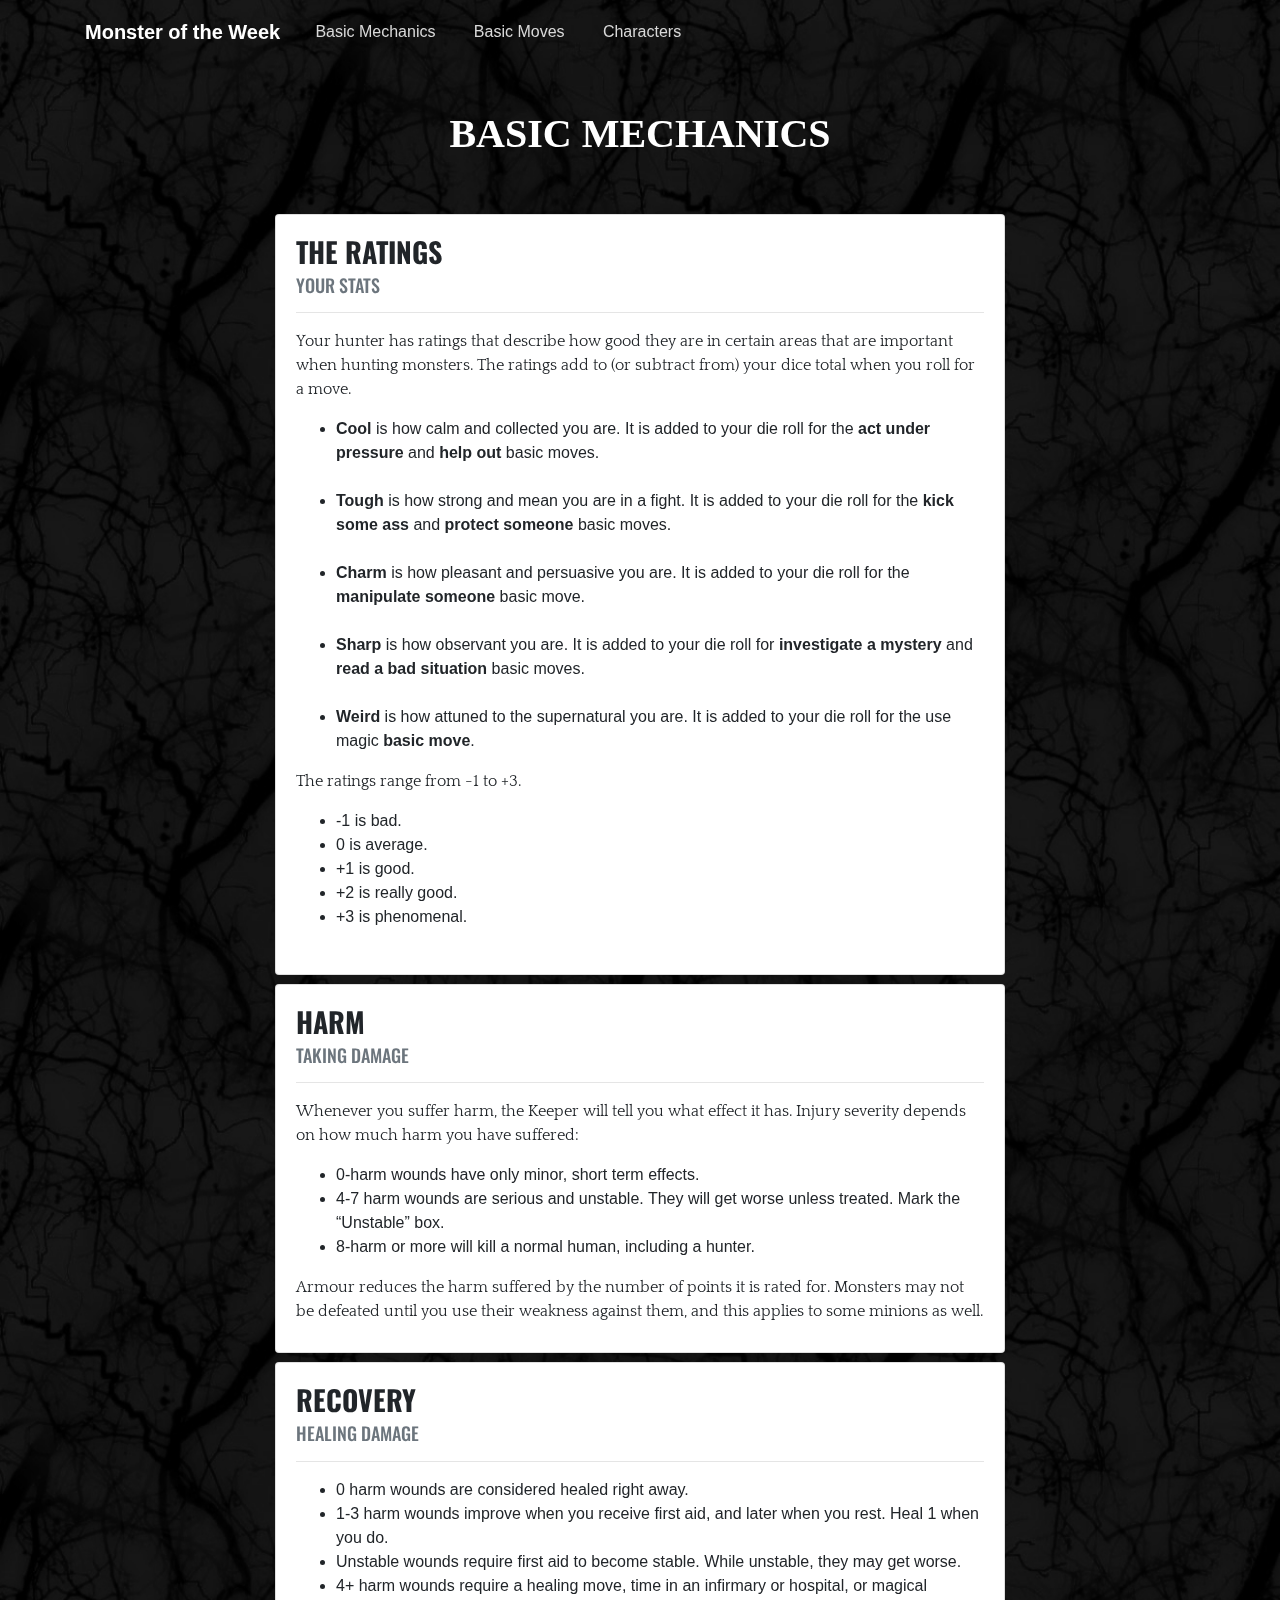
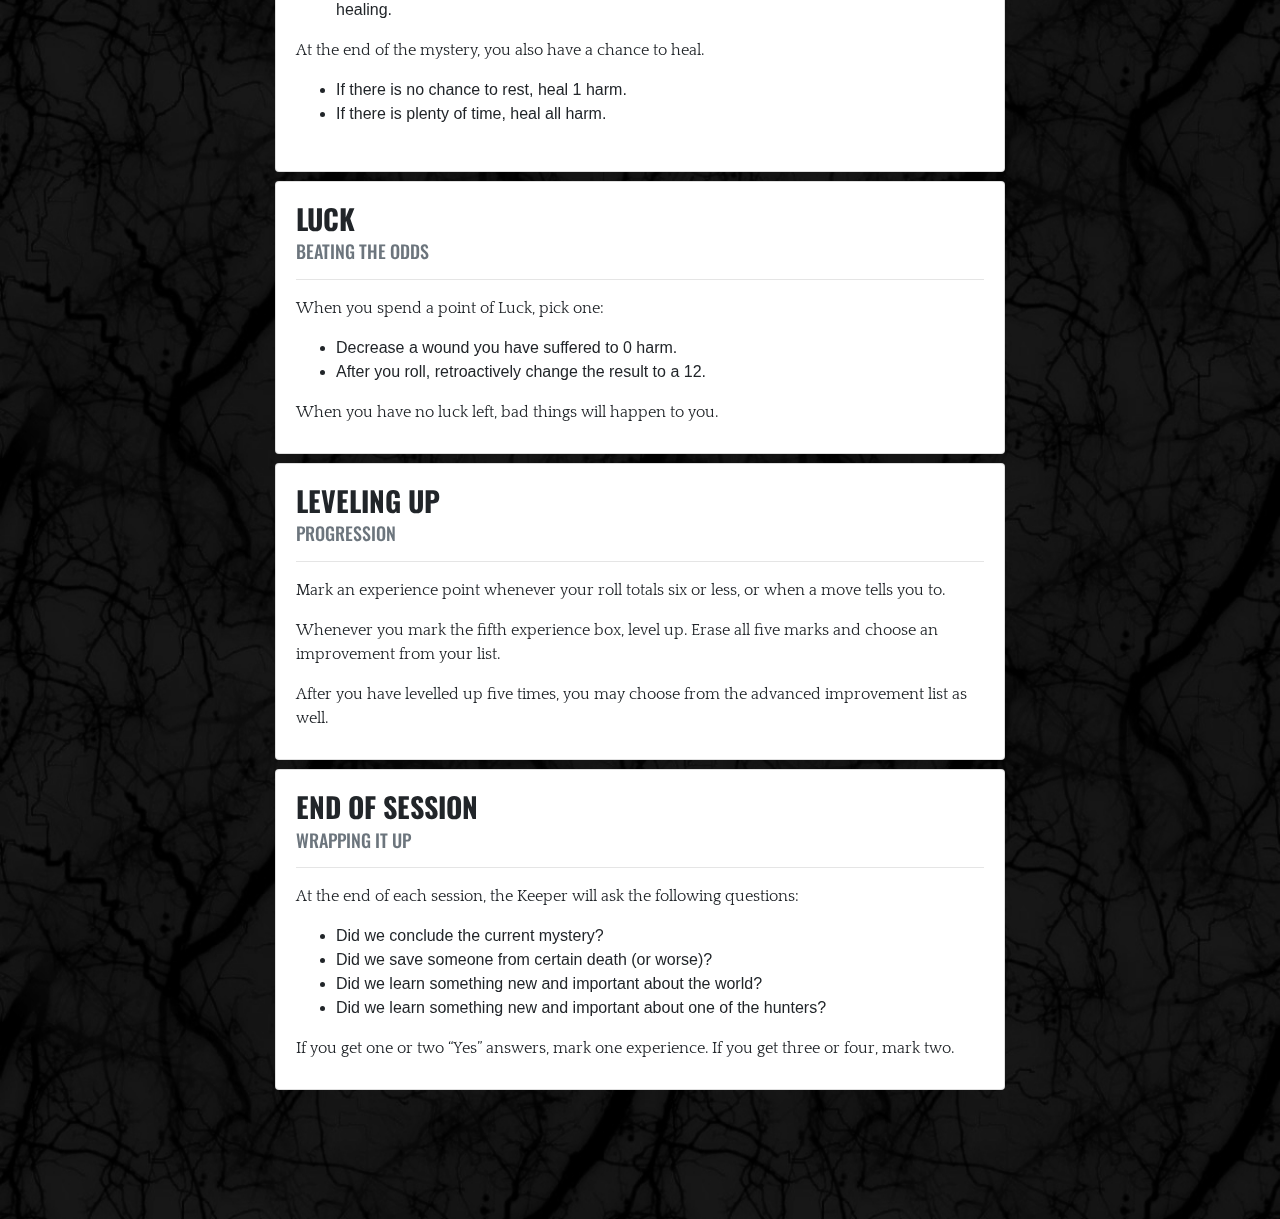
==== commit 93117c52: "Add ratings to index" ====
--- a/index.html
+++ b/index.html
@@ -43,6 +43,48 @@
                         <h1 class="text-center">Basic Mechanics</h1>
                         <div class="card" style="margin: 0 0 1vh 0;">
                             <div class="card-body" style="margin: 0 0 1vh 0;">
+                                <h4 class="card-title">The Ratings</h4>
+                                <h6 class="text-muted card-subtitle mb-2">Your Stats</h6>
+                                <hr>
+                                <p class="card-text">
+                                    Your hunter has ratings that describe how good they are in certain areas that are
+                                    important
+                                    when hunting monsters. The ratings add to (or subtract from) your dice total when
+                                    you roll
+                                    for a move.
+                                    <ul>
+                                        <li><strong>Cool</strong> is how calm and collected you are. It is added to your
+                                            die roll for the <strong>act under pressure</strong> and <strong>help
+                                                out</strong> basic moves.</li><br>
+                                        <li><strong>Tough</strong> is how strong and mean you are in a fight. It is
+                                            added to your
+                                            die roll for the <strong>kick some ass</strong> and <strong>protect
+                                                someone</strong> basic moves.</li><br>
+                                        <li><strong>Charm</strong> is how pleasant and persuasive you are. It is added
+                                            to your
+                                            die roll for the <strong>manipulate someone</strong> basic move.</li><br>
+                                        <li><strong>Sharp</strong> is how observant you are. It is added to your die
+                                            roll for <strong>investigate a mystery</strong> and <strong>read a bad
+                                                situation</strong> basic moves.</li><br>
+                                        <li><strong>Weird</strong> is how attuned to the supernatural you are. It is
+                                            added to your
+                                            die roll for the use magic <strong>basic move</strong>.</li>
+                                    </ul>
+                                </p>
+                                <p class="card-text">
+                                    The ratings range from -1 to +3.
+                                    <ul>
+                                        <li>-1 is bad.</li>
+                                        <li>0 is average.</li>
+                                        <li>+1 is good.</li>
+                                        <li>+2 is really good.</li>
+                                        <li>+3 is phenomenal.</li>
+                                    </ul>
+                                </p>
+                            </div>
+                        </div>
+                        <div class="card" style="margin: 0 0 1vh 0;">
+                            <div class="card-body" style="margin: 0 0 1vh 0;">
                                 <h4 class="card-title">Harm</h4>
                                 <h6 class="text-muted card-subtitle mb-2">Taking Damage</h6>
                                 <hr>
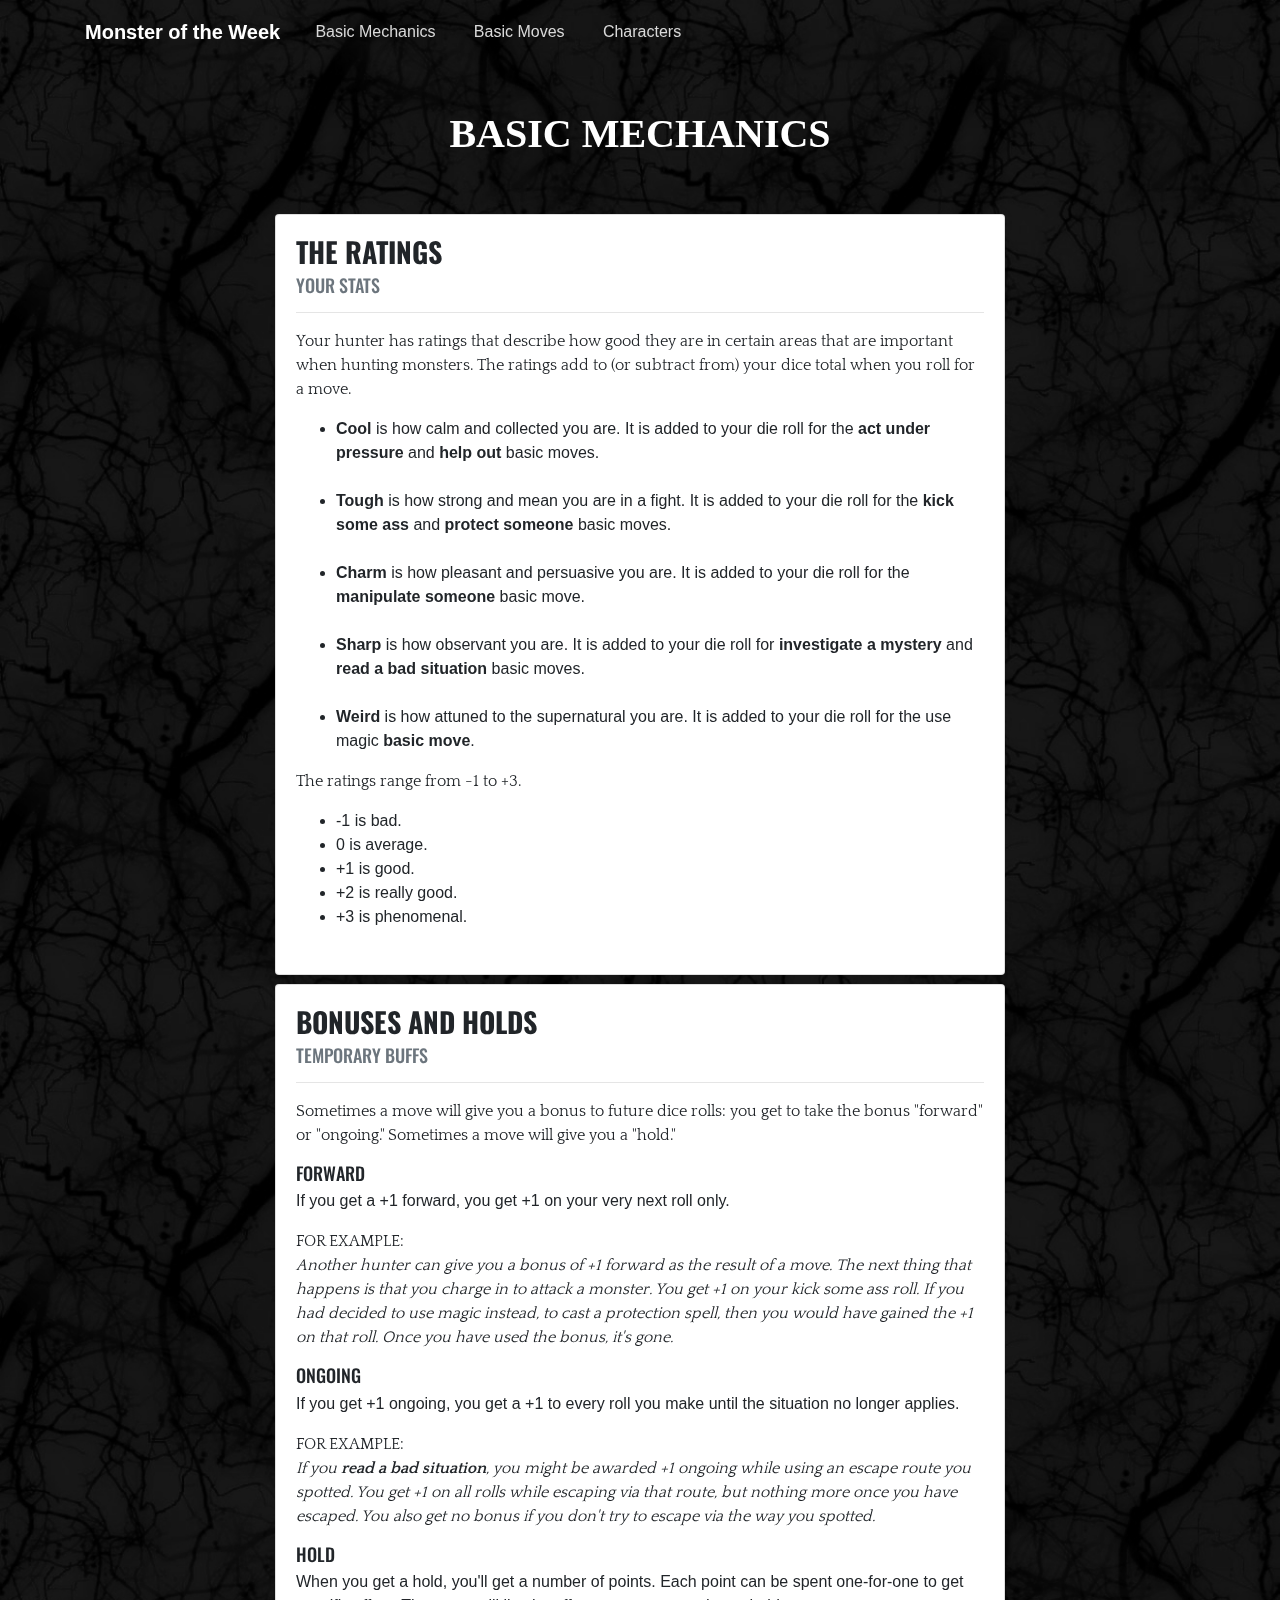
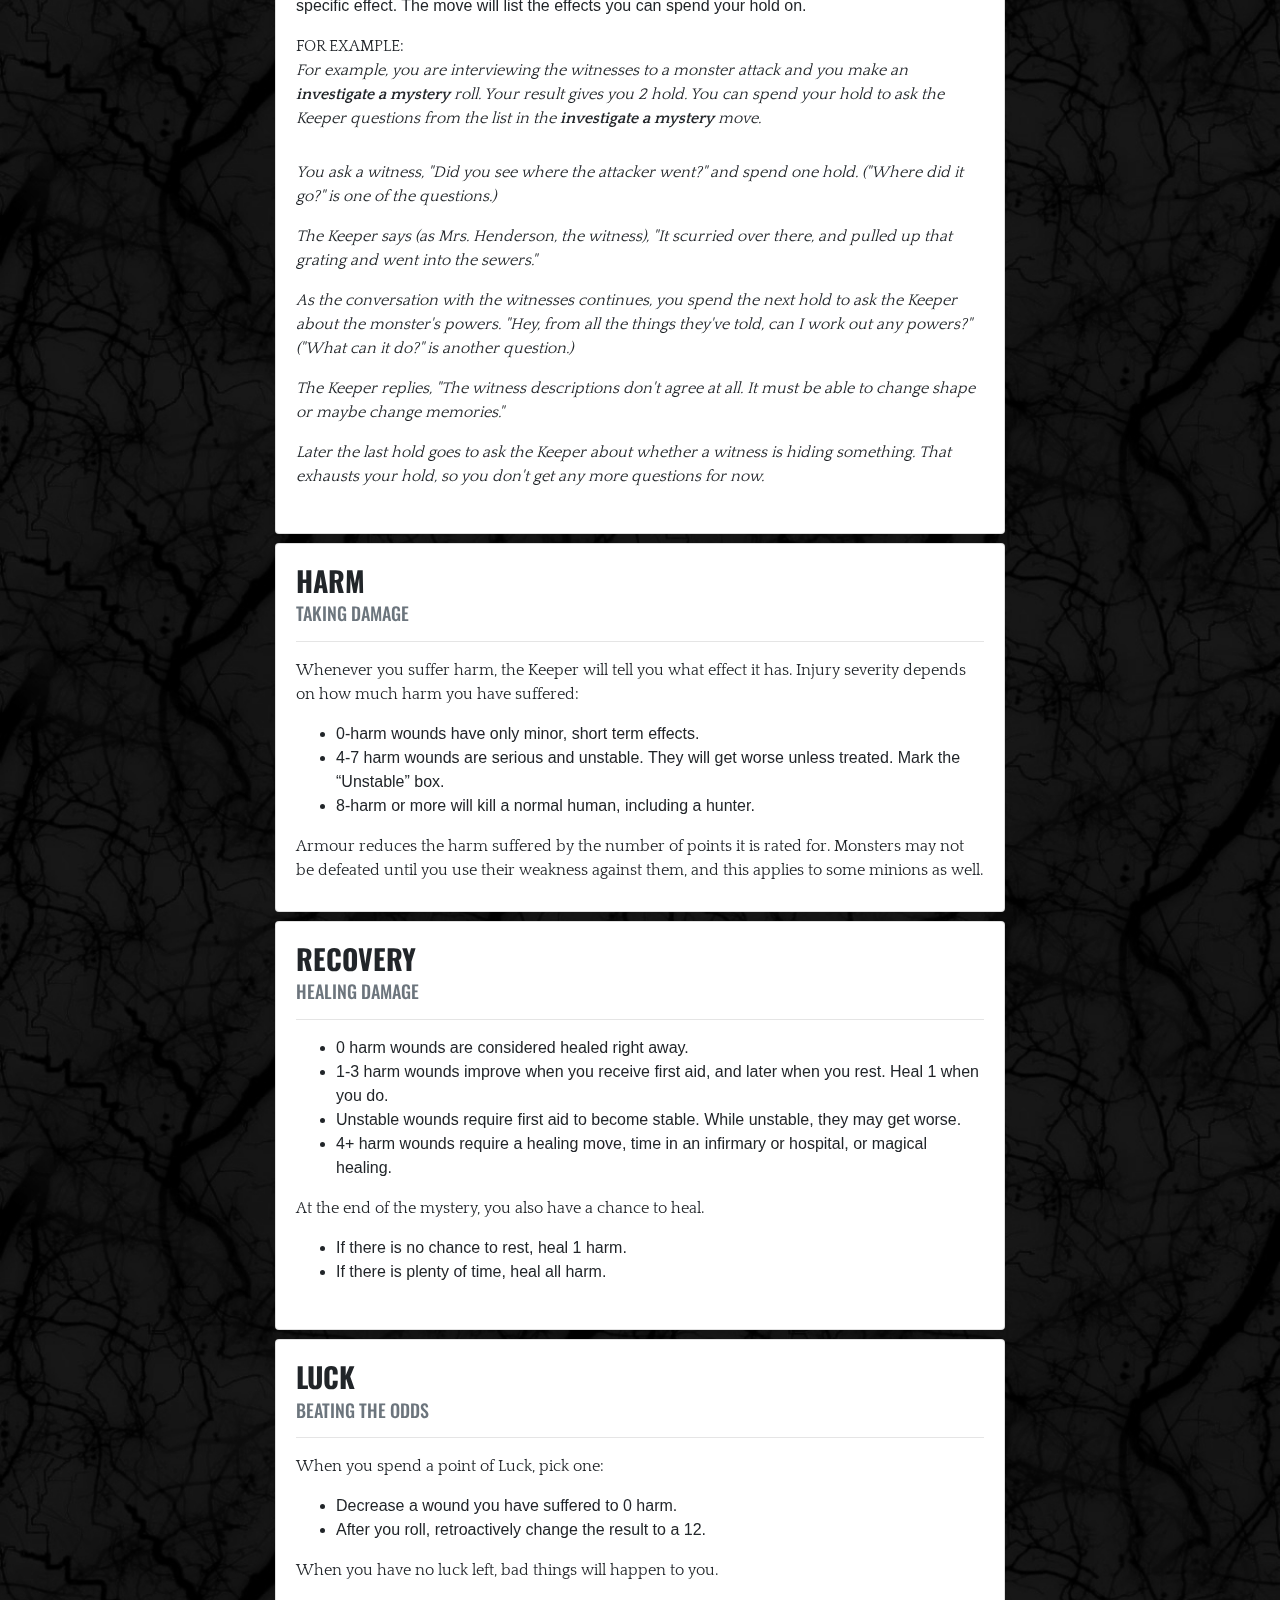
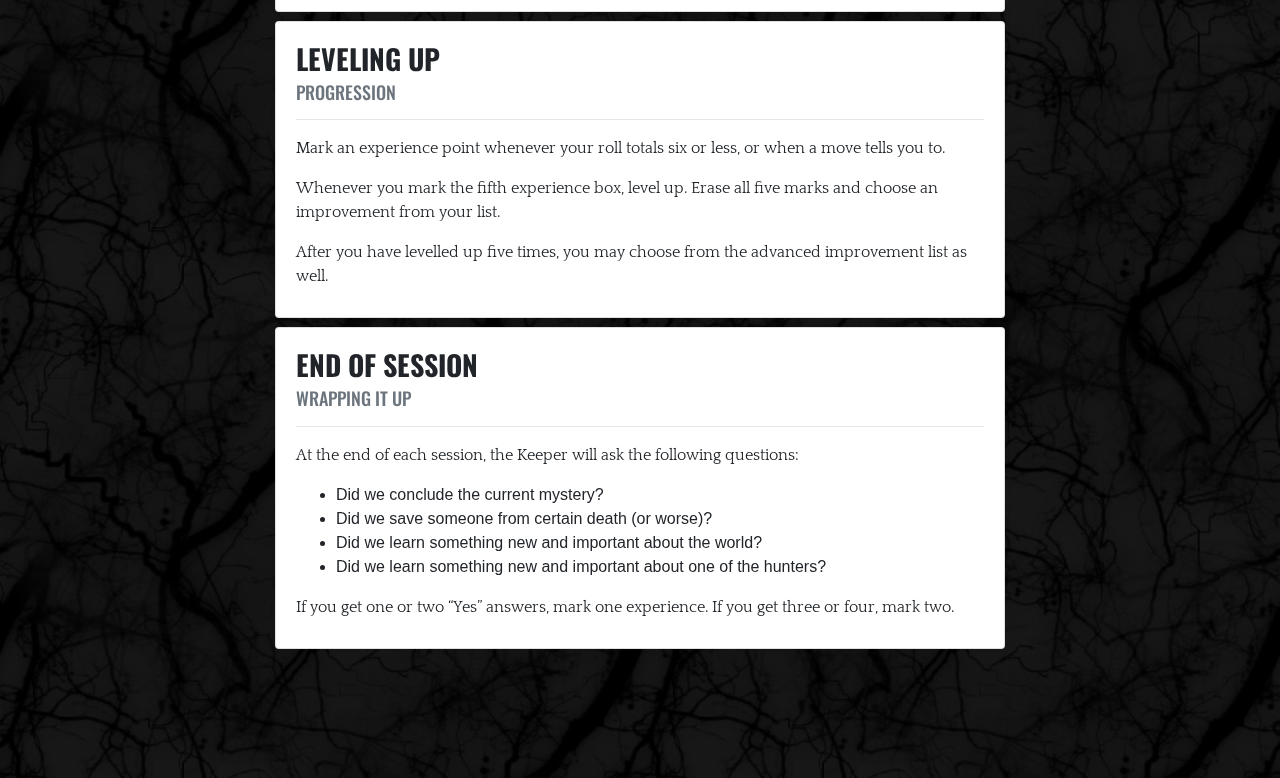
==== commit f4c1b06f: "Update basic mechanics with holds" ====
--- a/index.html
+++ b/index.html
@@ -85,6 +85,104 @@
                         </div>
                         <div class="card" style="margin: 0 0 1vh 0;">
                             <div class="card-body" style="margin: 0 0 1vh 0;">
+                                <h4 class="card-title">Bonuses and Holds</h4>
+                                <h6 class="text-muted card-subtitle mb-2">TEMPORARY BUFFS</h6>
+                                <hr>
+                                <p class="card-text">
+                                    Sometimes a move will give you a bonus to future dice rolls: you get to take
+                                    the bonus "forward" or "ongoing." Sometimes a move will give you a "hold."
+                                </p>
+                                <p class="card-text">
+                                    <h6>FORWARD</h6>
+                                    If you get a +1 forward, you get +1 on your very next roll only.
+                                </p>
+                                <blockquote class="blockquote">
+                                    <p class="mb-0">
+                                        FOR EXAMPLE:<br>
+                                        <em>
+                                            Another hunter can give you a bonus of +1 forward as the result of a move.
+                                            The next thing that happens is that you charge in to attack a monster. You
+                                            get +1 on your kick some ass roll. If you had decided to use magic instead,
+                                            to cast a protection spell, then you would have gained the +1 on that roll.
+                                            Once you have used the bonus, it's gone.
+                                        </em>
+                                    </p>
+                                </blockquote>
+                                <p class="card-text">
+                                    <h6>ONGOING</h6>
+                                    If you get +1 ongoing, you get a +1 to every roll you make until the situation no
+                                    longer applies.
+                                </p>
+                                <blockquote class="blockquote">
+                                    <p class="mb-0">
+                                        FOR EXAMPLE:<br>
+                                        <em>
+                                            If you <strong>read a bad situation</strong>, you might be awarded +1
+                                            ongoing
+                                            while using an escape route you spotted. You get +1 on all rolls while
+                                            escaping
+                                            via that route, but nothing more once you have escaped. You also get no
+                                            bonus if
+                                            you don't try to escape via the way you spotted.
+                                        </em>
+                                    </p>
+                                </blockquote>
+                                <p class="card-text">
+                                    <h6>HOLD</h6>
+                                    When you get a hold, you'll get a number of points. Each point can be
+                                    spent one-for-one to get specific effect. The move will list the effects
+                                    you can spend your hold on.
+                                </p>
+                                <blockquote class="blockquote">
+                                    <p class="mb-0">
+                                        FOR EXAMPLE:<br>
+                                        <em>
+                                            For example, you are interviewing the witnesses to a monster attack and you
+                                            make an <strong>investigate a mystery</strong> roll. Your result gives you 2
+                                            hold. You can spend your hold to ask the Keeper questions from the list in
+                                            the <strong>investigate a mystery</strong> move.
+                                        </em>
+                                    </p><br>
+                                    <p class="card-text">
+                                        <em>
+                                            You ask a witness, "Did you see where the attacker went?" and spend one
+                                            hold. ("Where did
+                                            it go?" is one of the questions.)
+                                        </em>
+                                    </p>
+                                    <p class="card-text">
+                                        <em>
+                                            The Keeper says (as Mrs. Henderson, the witness), "It scurried over there,
+                                            and
+                                            pulled up that grating and went into the sewers."
+                                        </em>
+                                    </p>
+                                    <p class="card-text">
+                                        <em>
+                                            As the conversation with the witnesses continues, you spend the next hold
+                                            to ask the Keeper about the monster's powers. "Hey, from all the things
+                                            they've
+                                            told, can I work out any powers?" ("What can it do?" is another question.)
+                                        </em>
+                                    </p>
+                                    <p class="card-text">
+                                        <em>
+                                            The Keeper replies, "The witness descriptions don't agree at all. It must
+                                            be able to change shape or maybe change memories."
+                                        </em>
+                                    </p>
+                                    <p class="card-text">
+                                        <em>
+                                            Later the last hold goes to ask the Keeper about whether a witness is hiding
+                                            something. That exhausts your hold, so you don't get any more questions for
+                                            now.
+                                        </em>
+                                    </p>
+                                </blockquote>
+                            </div>
+                        </div>
+                        <div class="card" style="margin: 0 0 1vh 0;">
+                            <div class="card-body" style="margin: 0 0 1vh 0;">
                                 <h4 class="card-title">Harm</h4>
                                 <h6 class="text-muted card-subtitle mb-2">Taking Damage</h6>
                                 <hr>
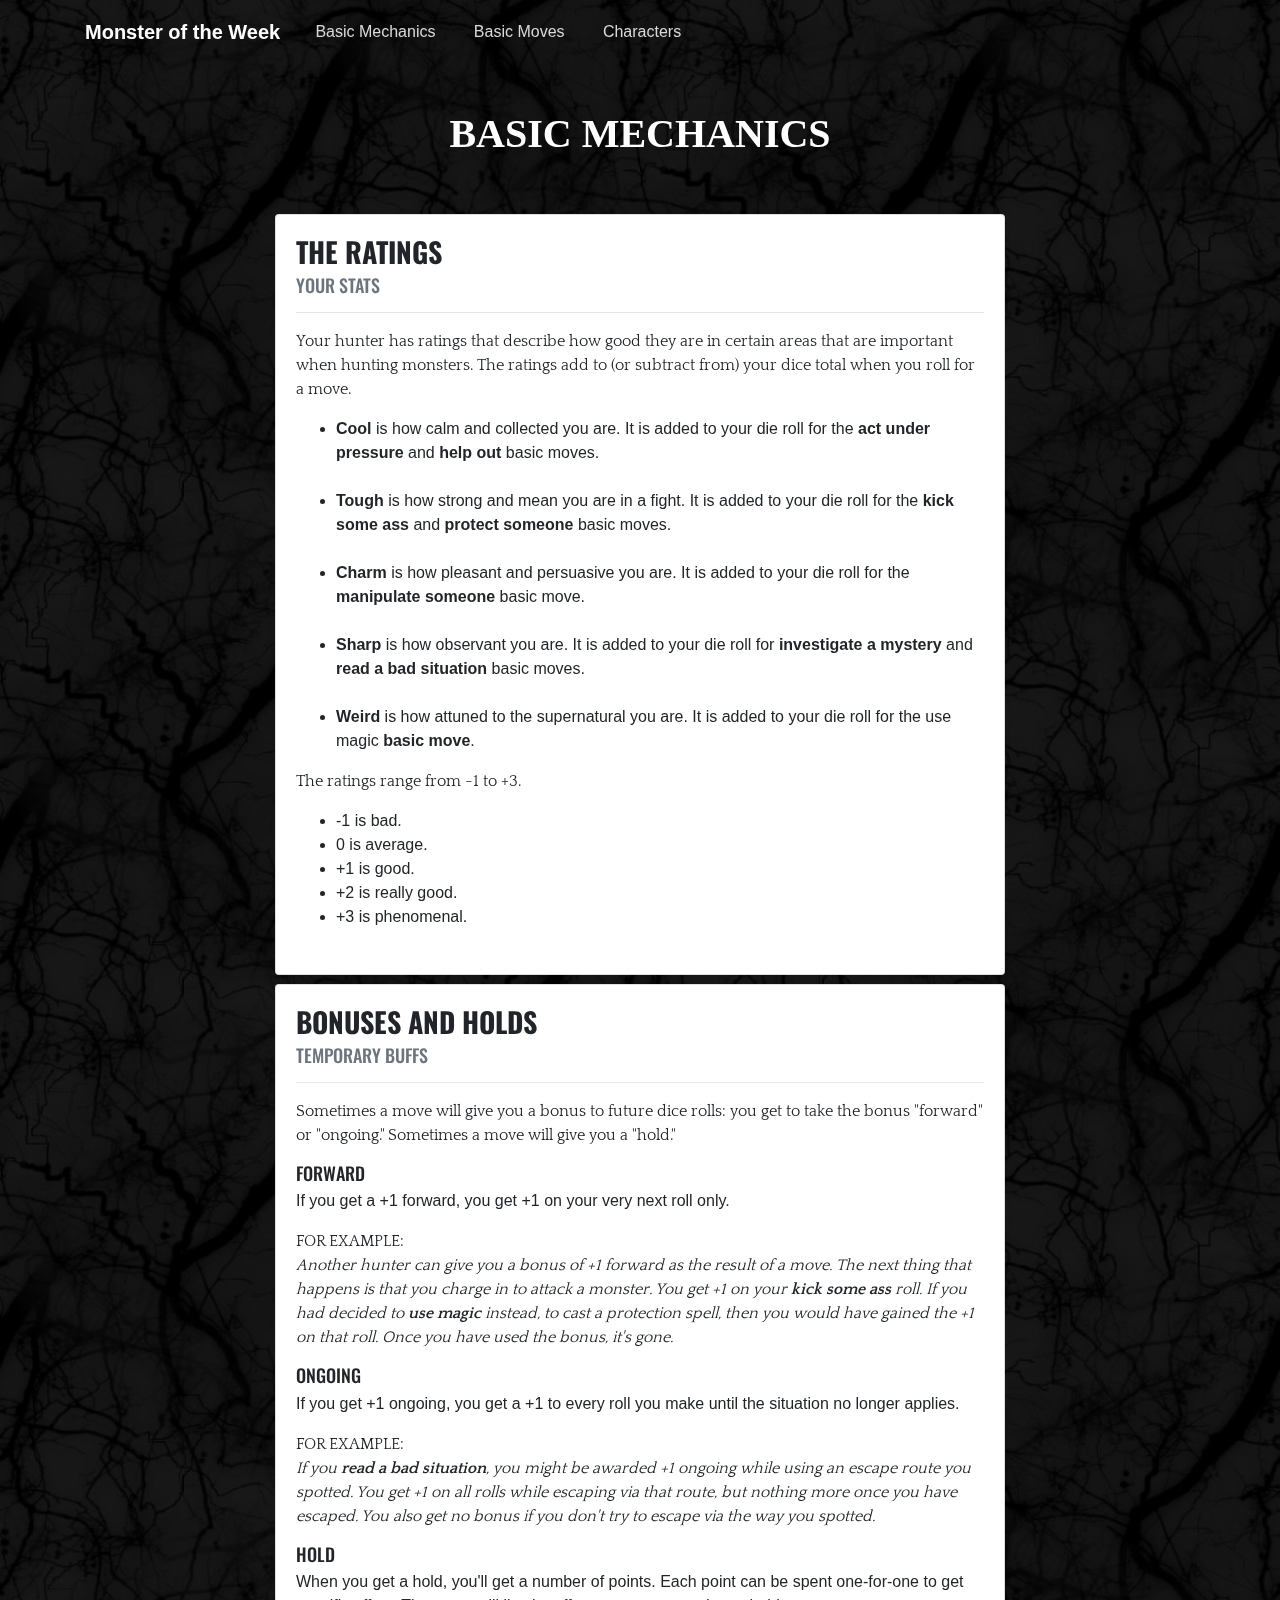
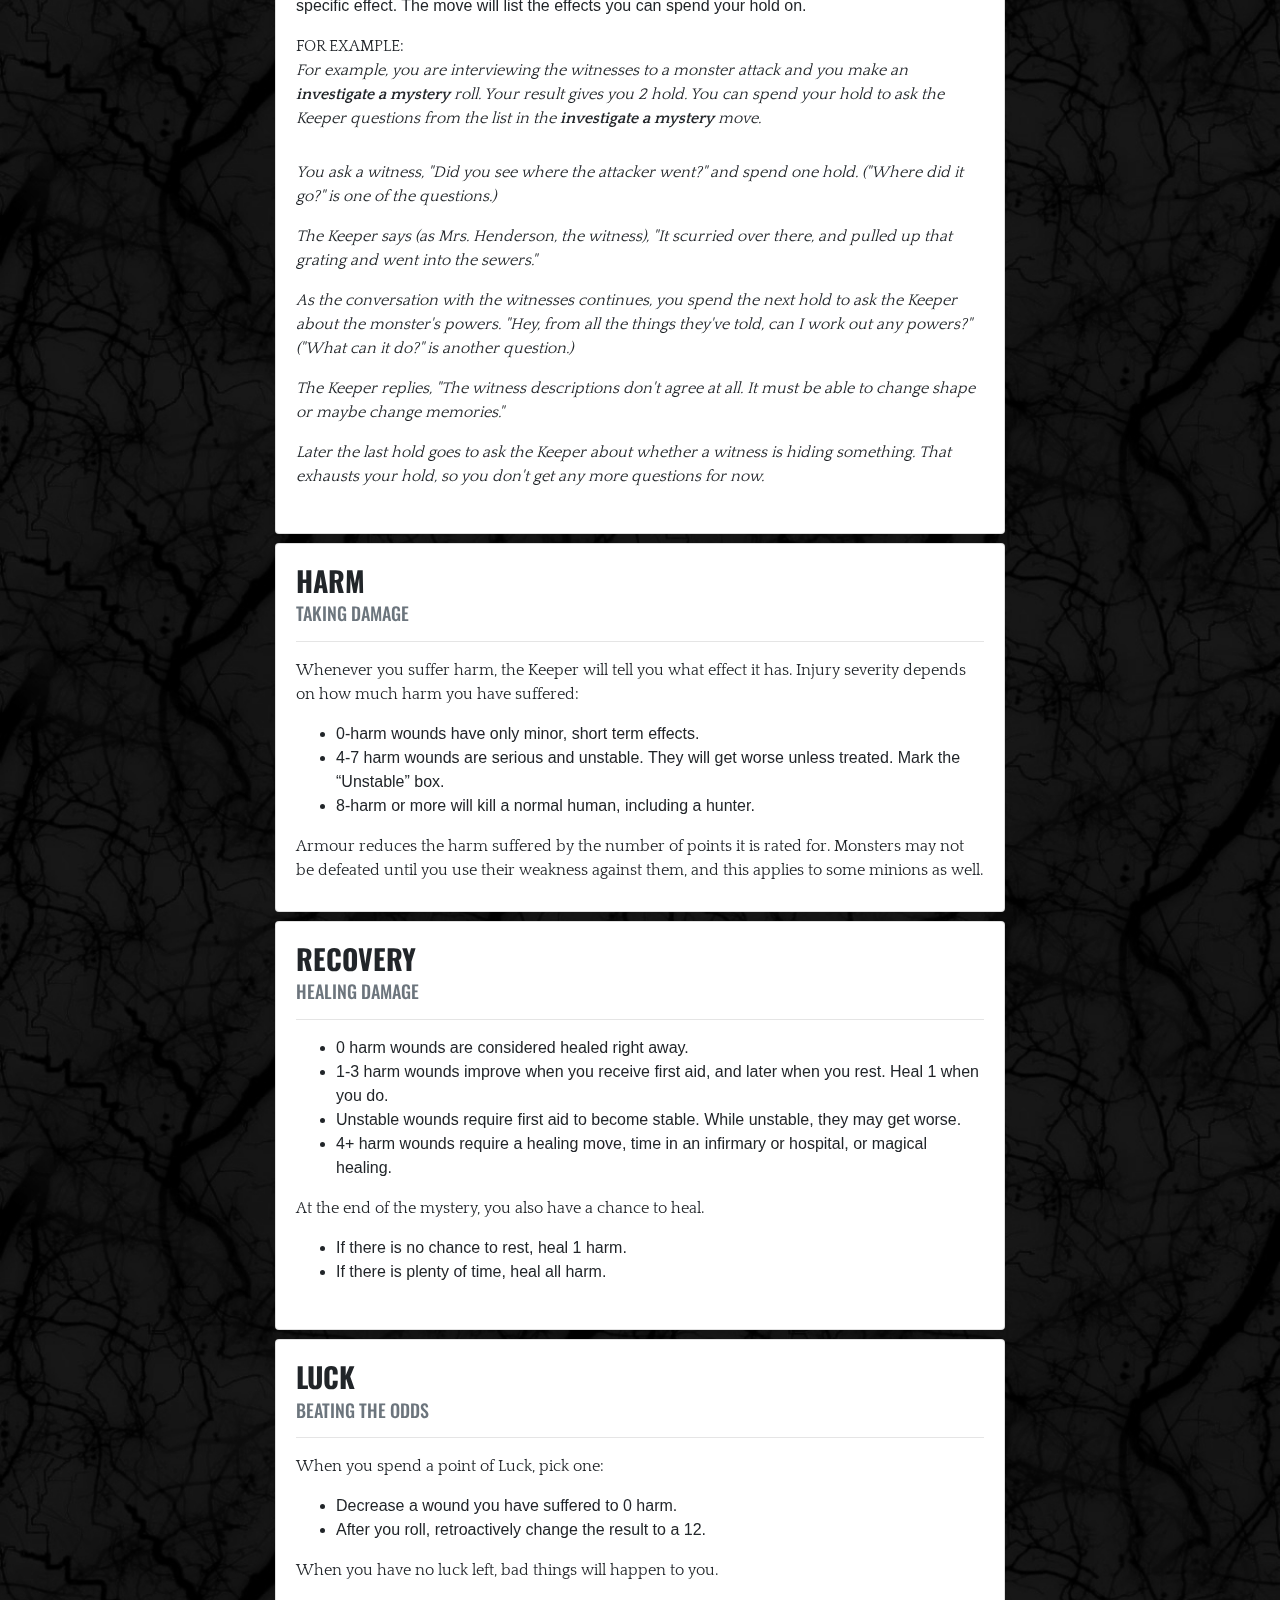
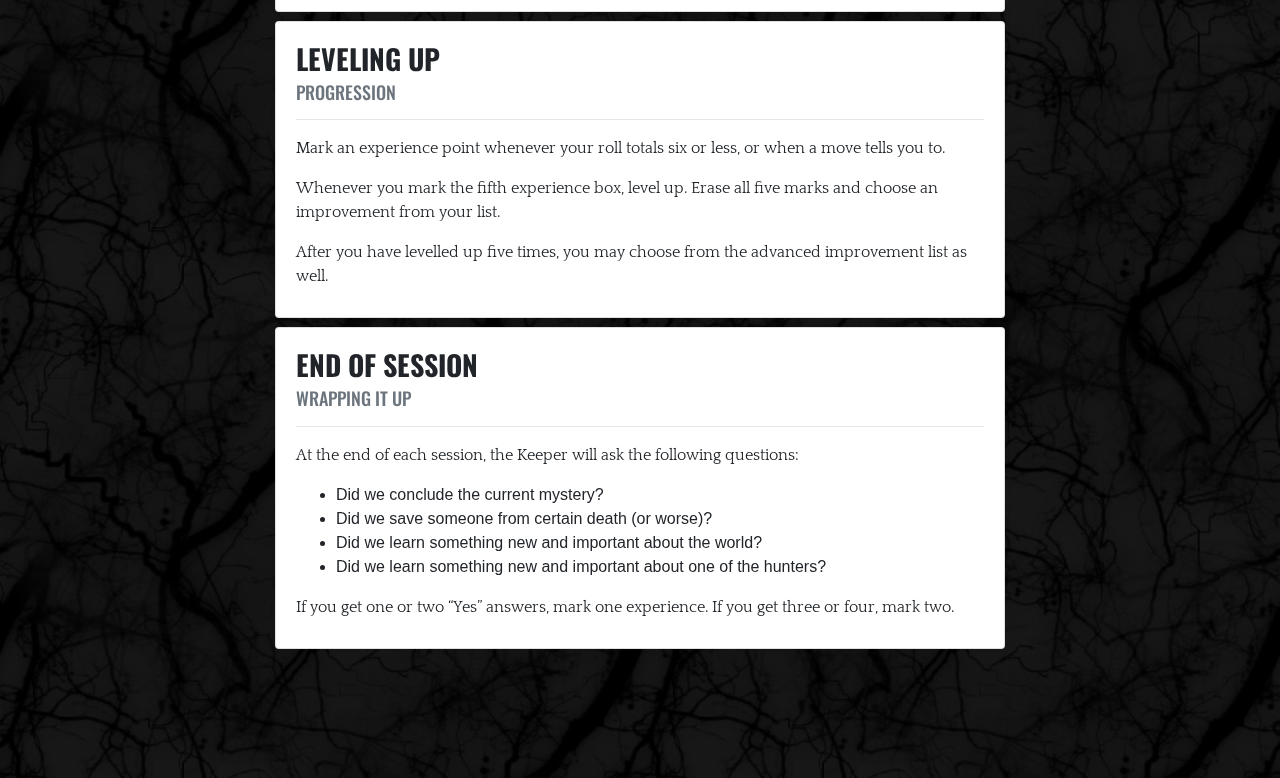
==== commit 1ddaafae: "Adhere to bolding conventions" ====
--- a/index.html
+++ b/index.html
@@ -102,7 +102,8 @@
                                         <em>
                                             Another hunter can give you a bonus of +1 forward as the result of a move.
                                             The next thing that happens is that you charge in to attack a monster. You
-                                            get +1 on your kick some ass roll. If you had decided to use magic instead,
+                                            get +1 on your <strong>kick some ass</strong> roll. If you had decided to
+                                            <strong>use magic</strong> instead,
                                             to cast a protection spell, then you would have gained the +1 on that roll.
                                             Once you have used the bonus, it's gone.
                                         </em>
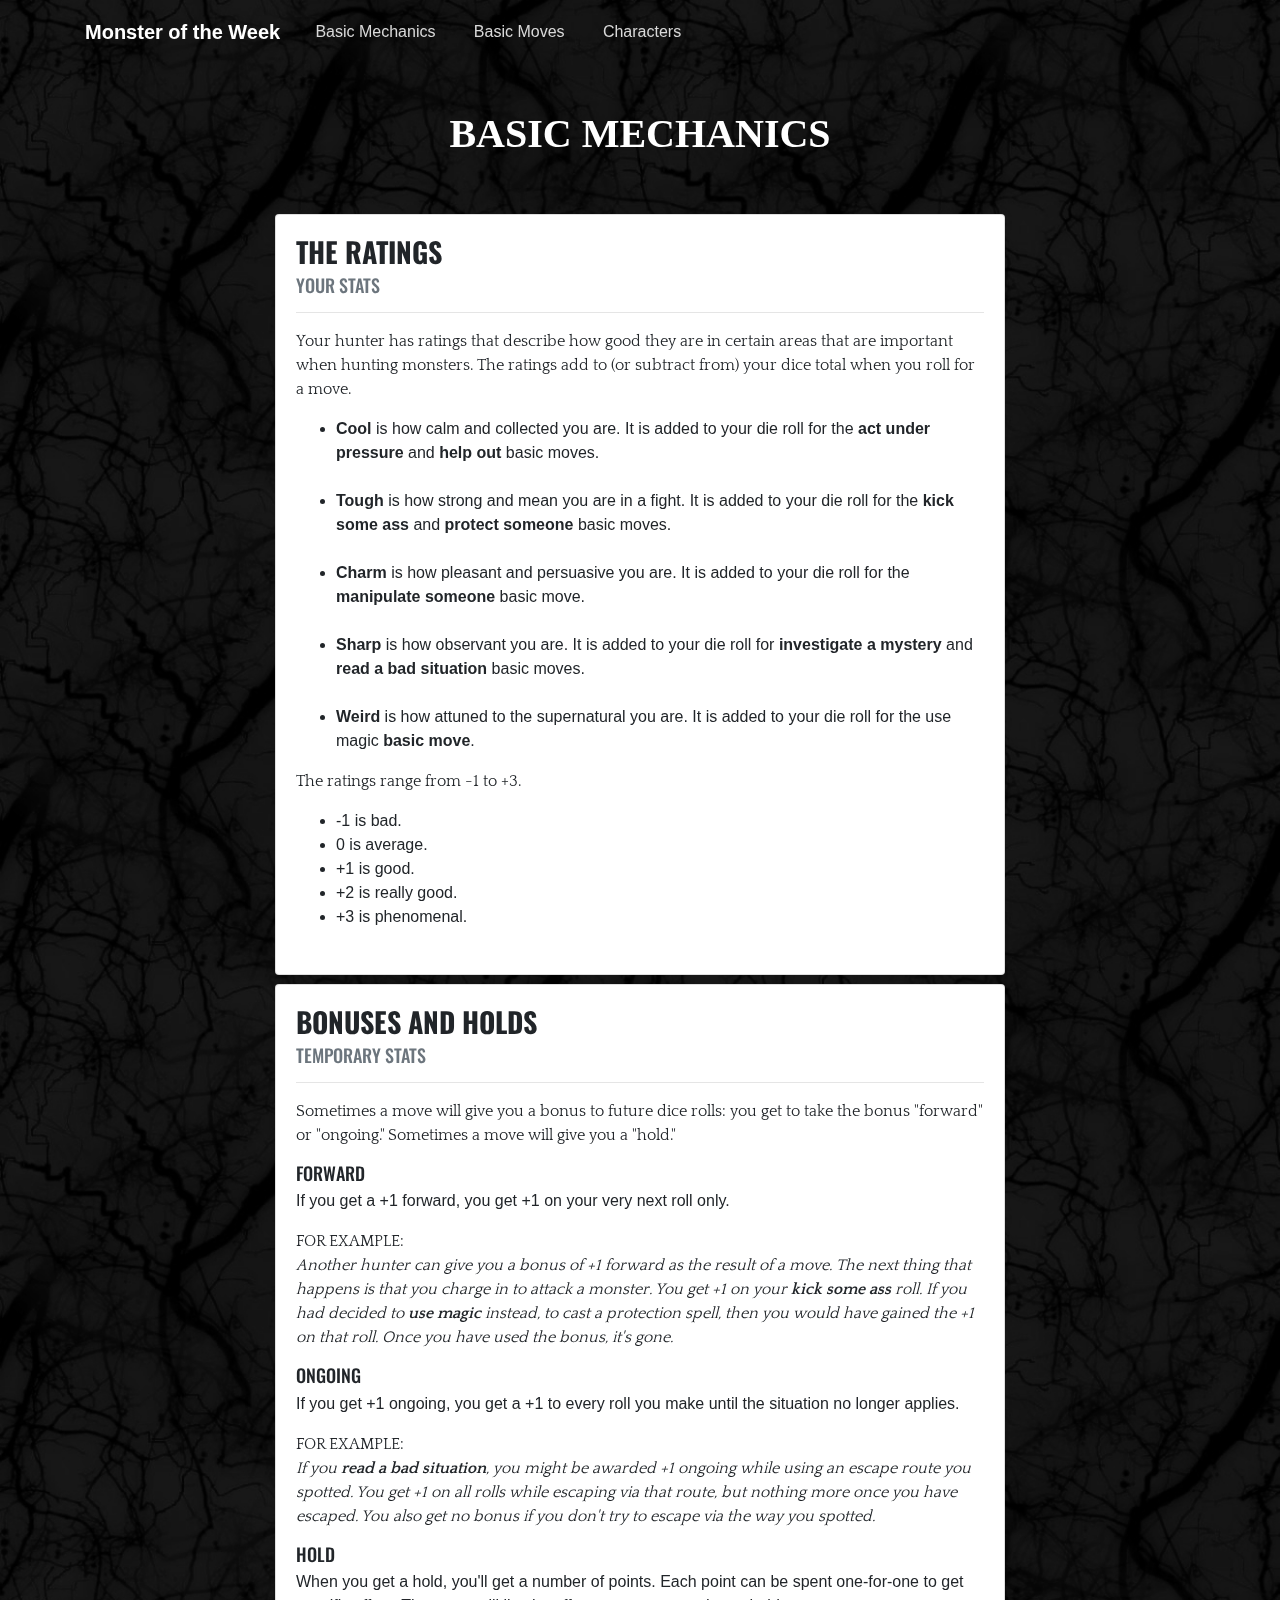
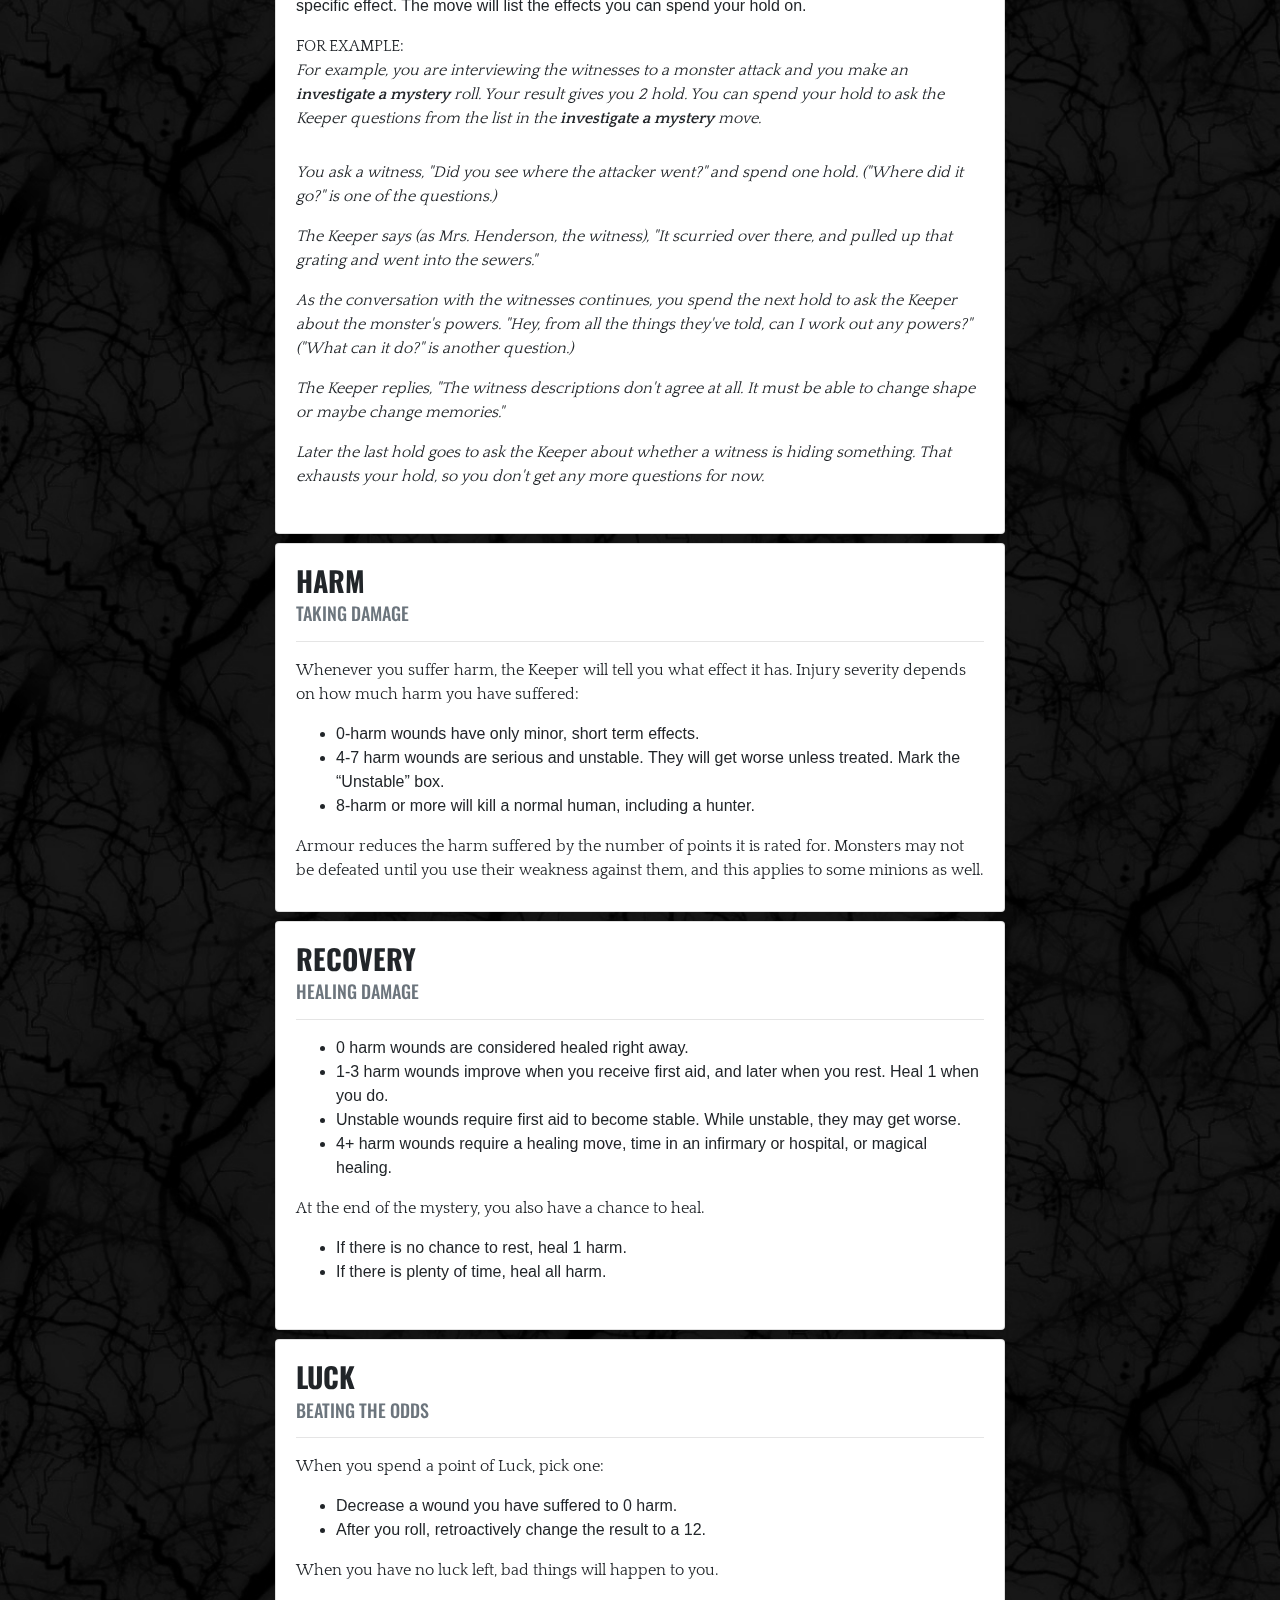
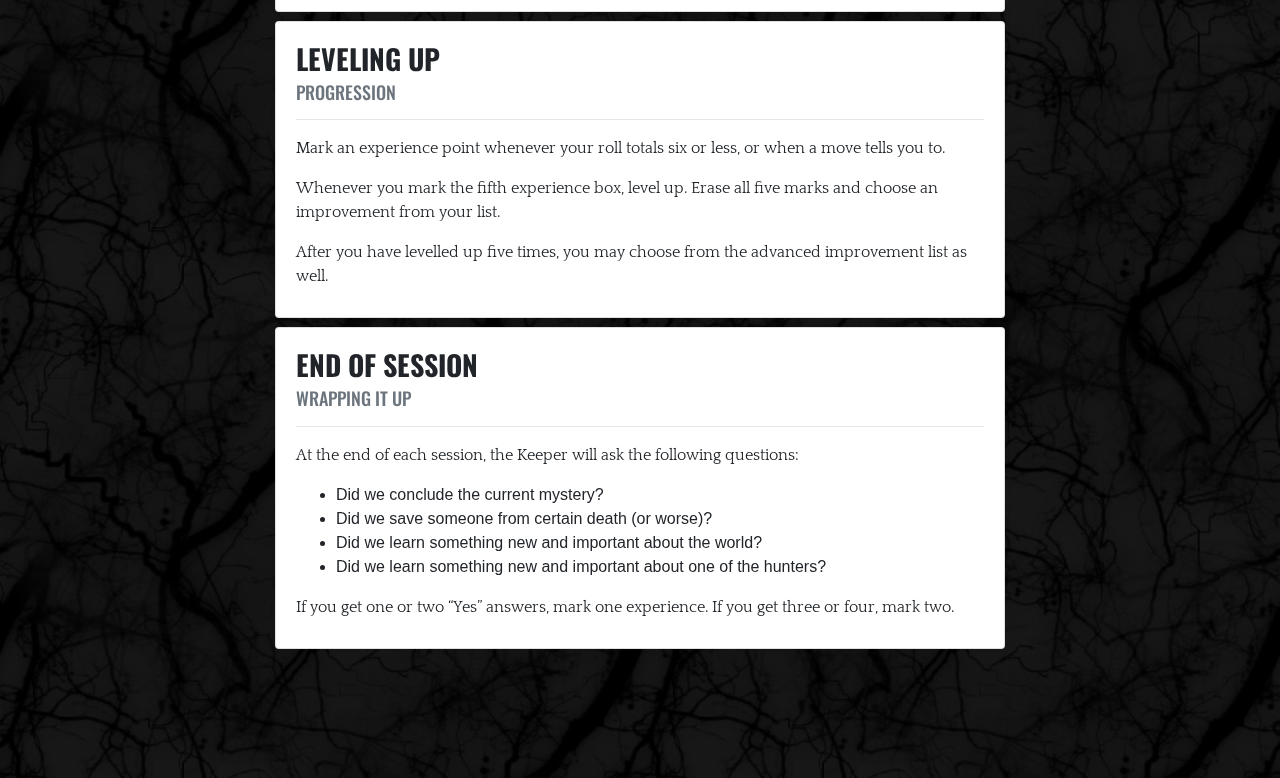
==== commit 3d07f5e6: "Fix subheader for bonuses" ====
--- a/index.html
+++ b/index.html
@@ -86,7 +86,7 @@
                         <div class="card" style="margin: 0 0 1vh 0;">
                             <div class="card-body" style="margin: 0 0 1vh 0;">
                                 <h4 class="card-title">Bonuses and Holds</h4>
-                                <h6 class="text-muted card-subtitle mb-2">TEMPORARY BUFFS</h6>
+                                <h6 class="text-muted card-subtitle mb-2">TEMPORARY STATS</h6>
                                 <hr>
                                 <p class="card-text">
                                     Sometimes a move will give you a bonus to future dice rolls: you get to take
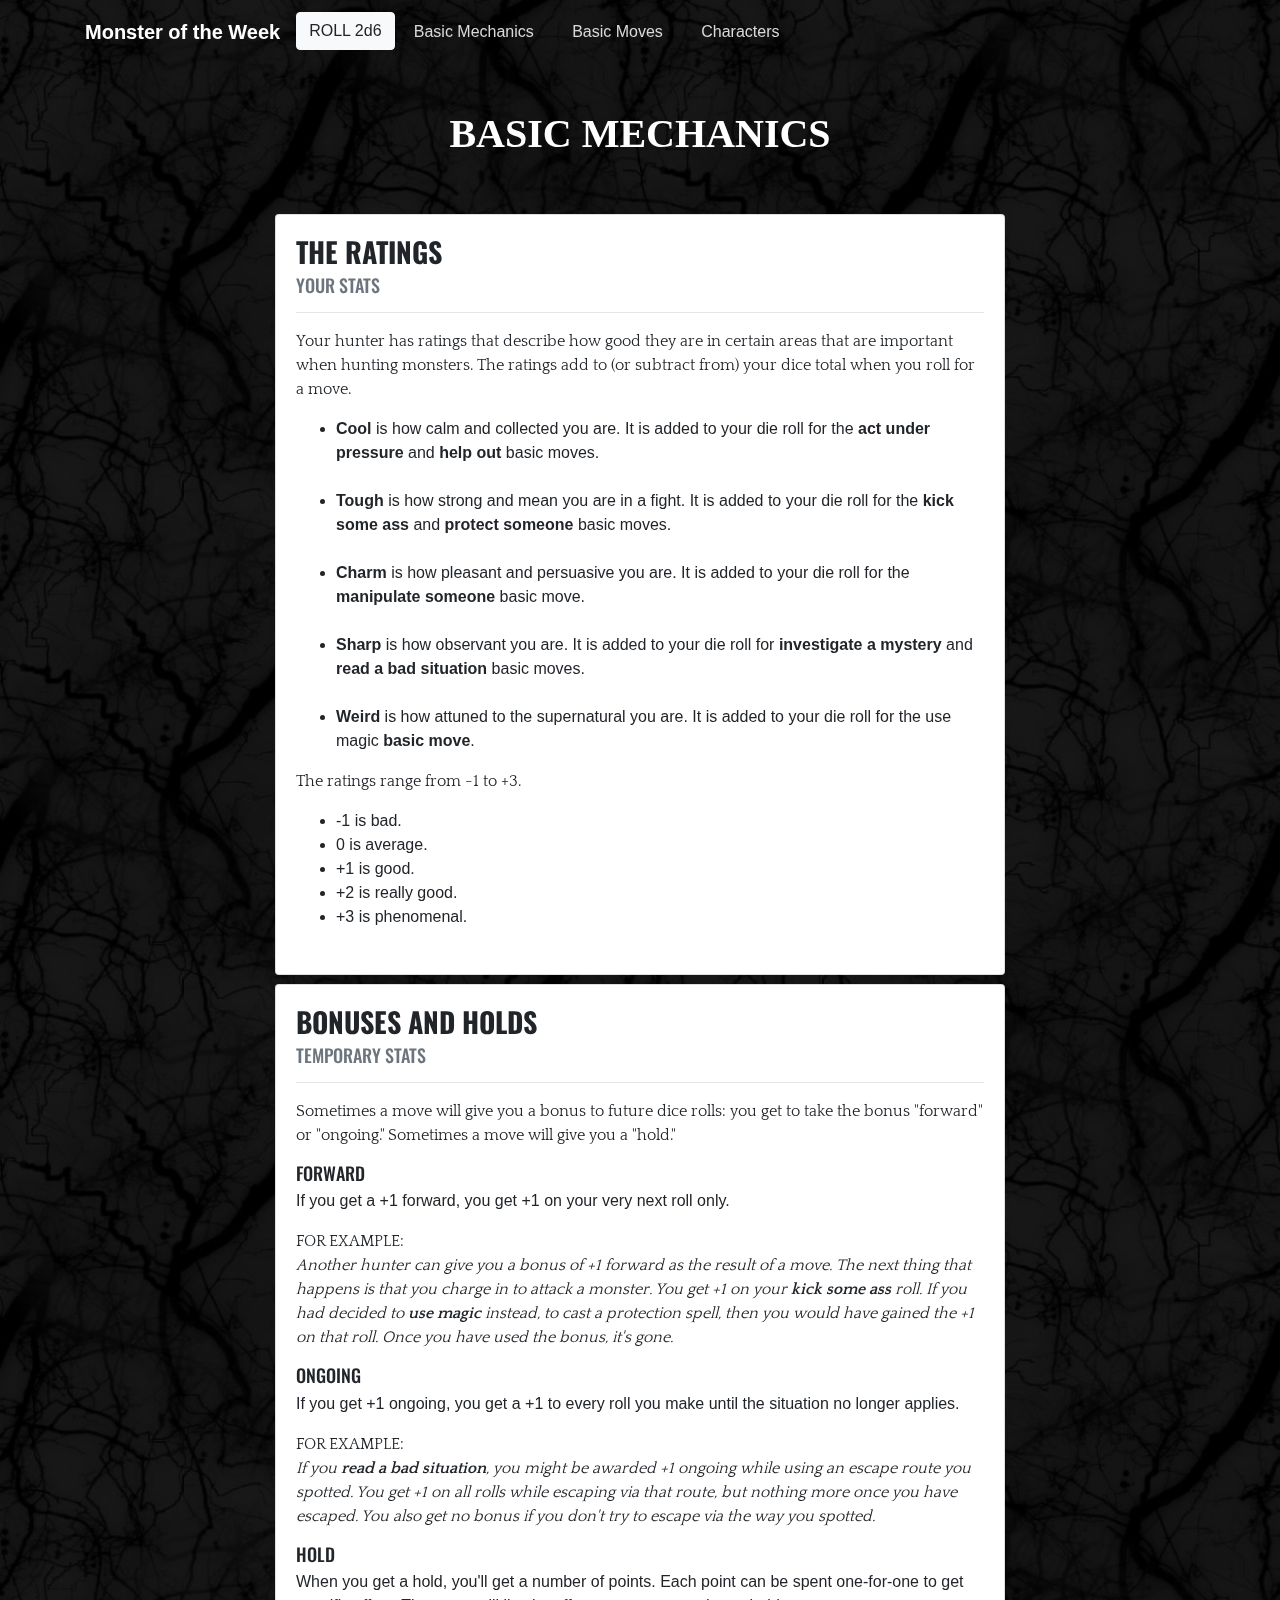
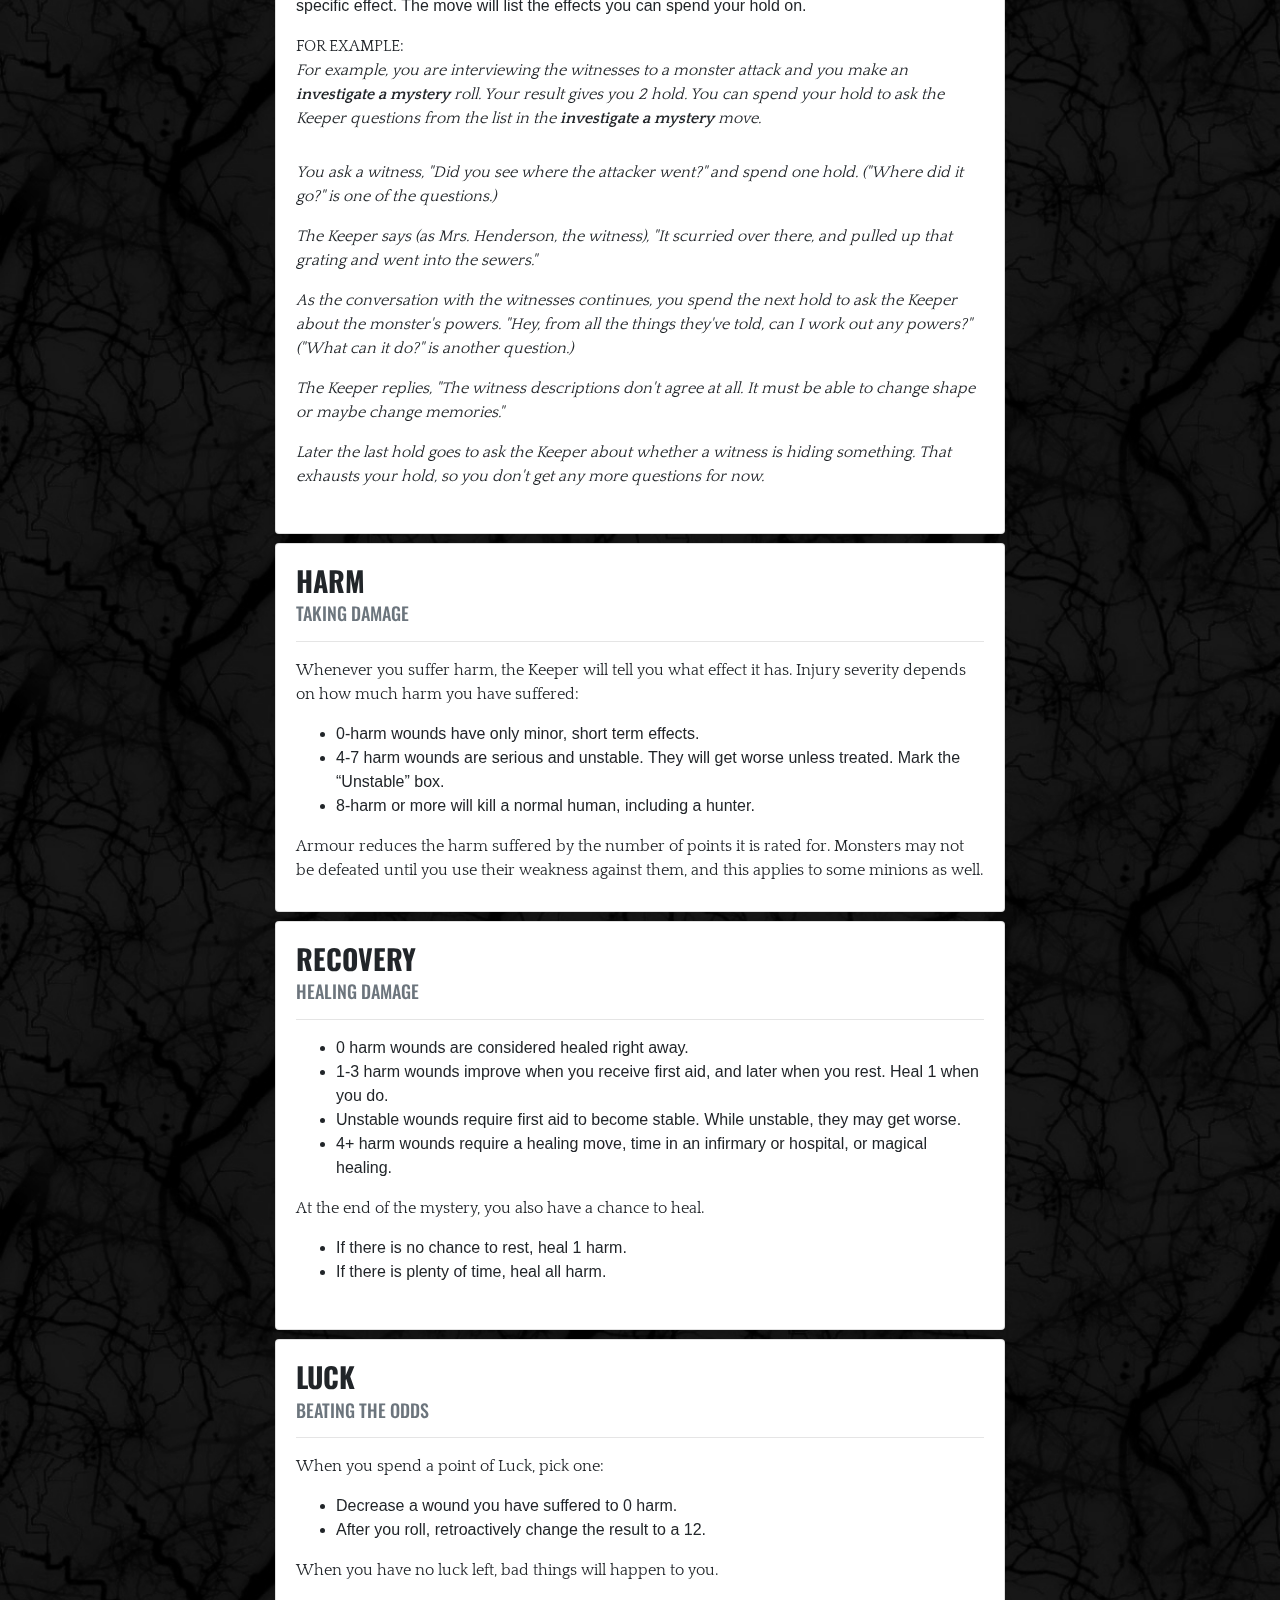
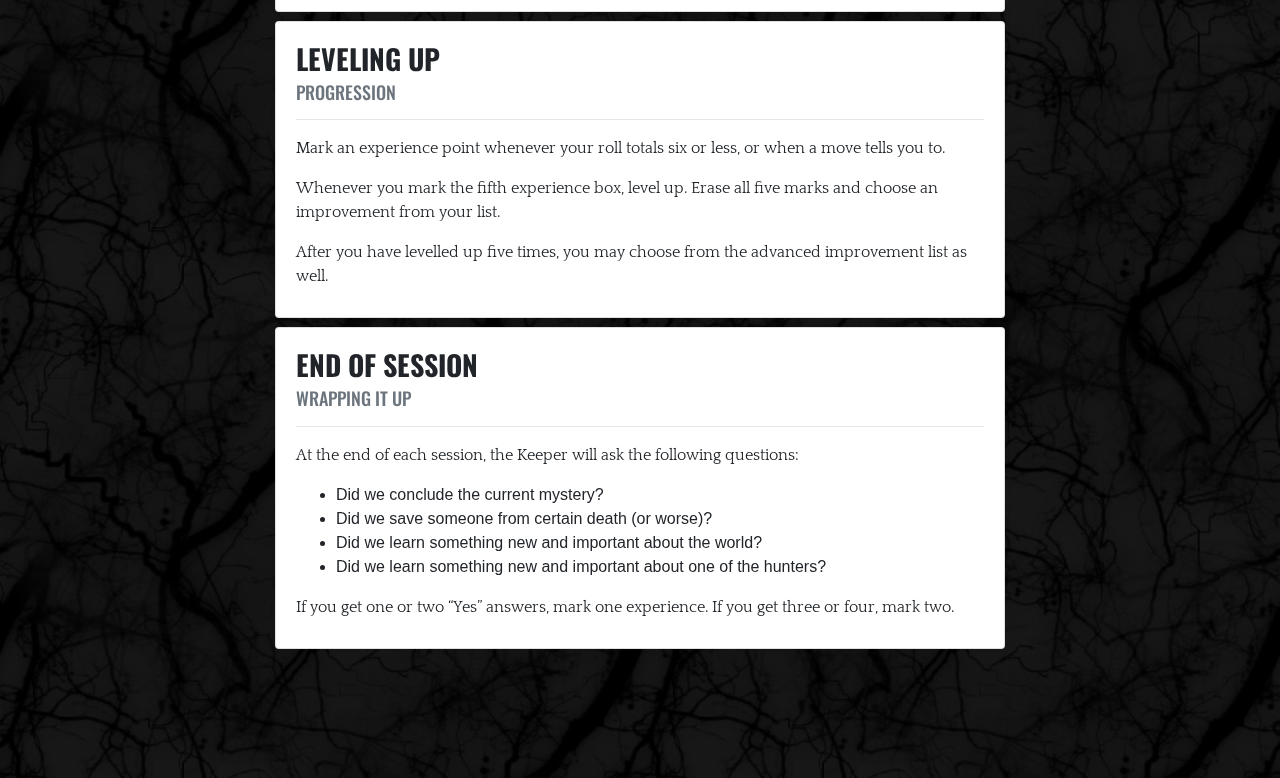
==== commit 240709f9: "Add Roll 2d6 button" ====
--- a/index.html
+++ b/index.html
@@ -17,11 +17,16 @@
         <div class="header-dark"
             style="background-image: url(&quot;assets/img/spooky.jpg&quot;);opacity: 1;filter: blur(0px) brightness(100%) contrast(100%) grayscale(0%);margin: 0px;background-size: auto;background-repeat: round;">
             <nav class="navbar navbar-dark navbar-expand-lg navigation-clean-search">
-                <div class="container"><a class="navbar-brand" href="#">Monster of the Week</a><button
-                        data-toggle="collapse" class="navbar-toggler" data-target="#navcol-1"><span
+                <div class="container"><a class="navbar-brand" href="https://motw.owlbynight.com">Monster of the
+                        Week</a><button data-toggle="collapse" class="navbar-toggler" data-target="#navcol-1"><span
                             class="sr-only">Toggle navigation</span><span class="navbar-toggler-icon"></span></button>
                     <div class="collapse navbar-collapse" id="navcol-1">
                         <ul class="nav navbar-nav">
+                            <li class="nav-item active" role="presentation">
+                                <button type="button" type="button" class="btn btn-light" onclick="handleClick()">ROLL
+                                    2d6</button>
+                                </a>
+                            </li>
                             <li class="nav-item active" role="presentation"><a class="nav-link" href="index.html">Basic
                                     Mechanics</a>
                             </li>
@@ -302,6 +307,15 @@
             </div>
         </div>
     </div>
+
+    <script>
+        const handleClick = async () => {
+            const response = await fetch('https://motw.app/api/roll');
+            const jsonResponse = await response.json(); //extract JSON from the http response
+            console.log(jsonResponse);
+        }
+    </script>
+
     <script src="https://cdnjs.cloudflare.com/ajax/libs/jquery/3.4.1/jquery.min.js"></script>
     <script src="https://cdnjs.cloudflare.com/ajax/libs/twitter-bootstrap/4.3.1/js/bootstrap.bundle.min.js"></script>
 </body>
